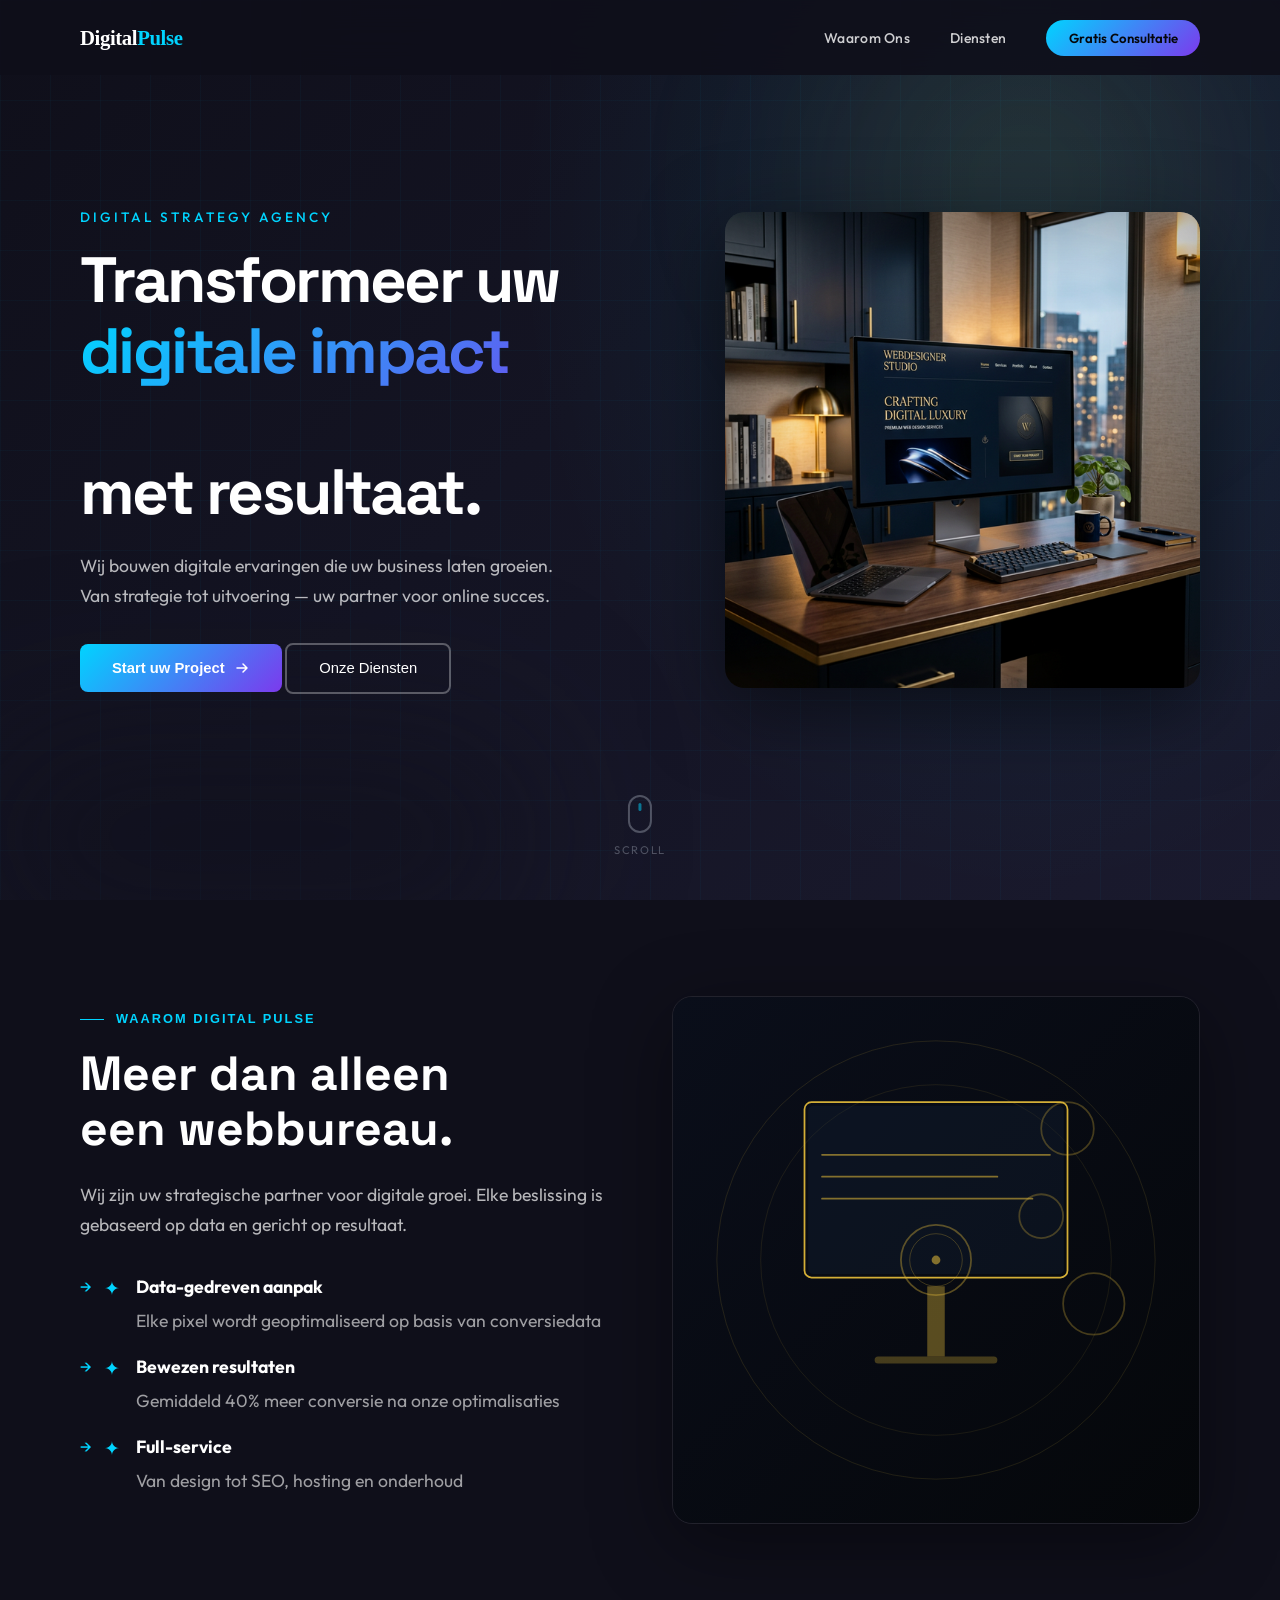
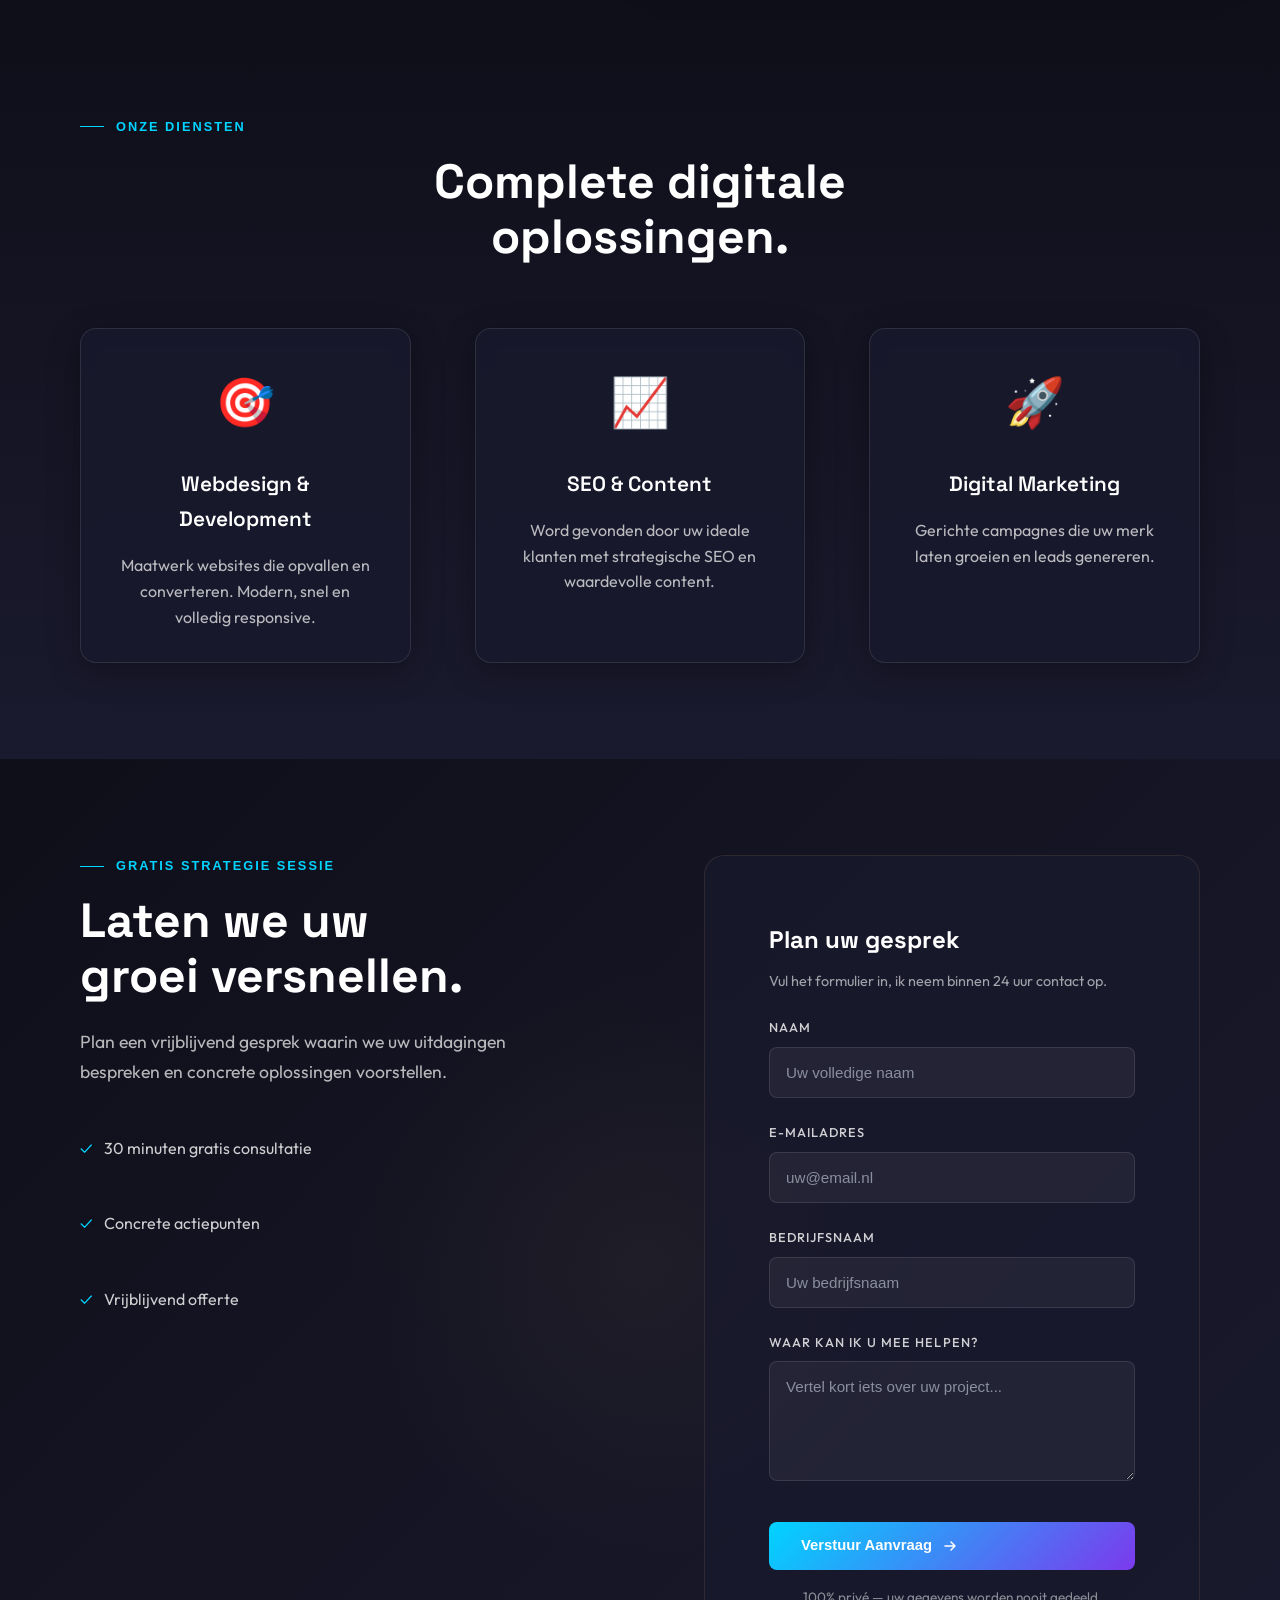
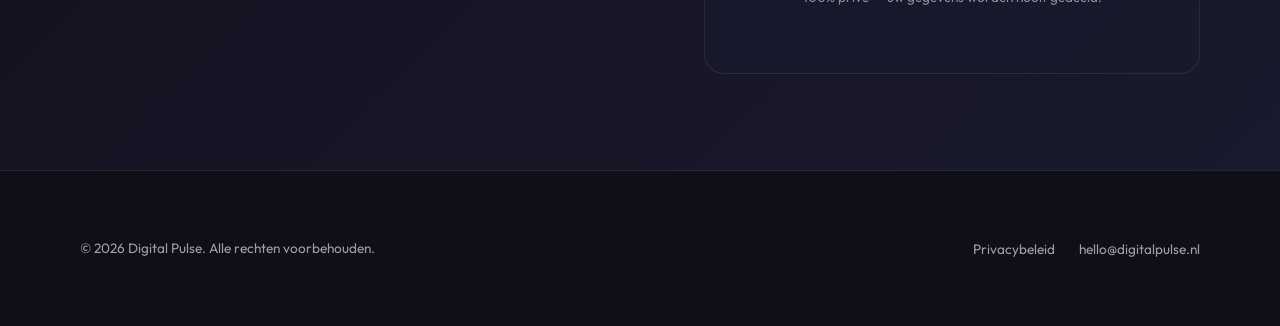
==== index2.html @ f8db2ac3 "Add index2 and index3 pages" ====
<!DOCTYPE html>
<html lang="nl">

<head>
  <meta charset="UTF-8">
  <meta name="viewport" content="width=device-width, initial-scale=1.0">
  <title>Digital Pulse — Strategisch Webdesign & Online Groei</title>
  <meta name="description"
    content="Transformeer uw online aanwezigheid met strategisch webdesign. Wij bouwen websites die converteren, vindbaar zijn en uw merk versterken.">
  <meta name="keywords"
    content="webdesign, digital marketing, SEO, website laten maken, online presence, conversie optimalisatie">
  <meta name="author" content="Digital Pulse">
  <meta name="robots" content="index, follow">

  <!-- Open Graph -->
  <meta property="og:title" content="Digital Pulse — Strategisch Webdesign & Online Groei">
  <meta property="og:description"
    content="Transformeer uw online aanwezigheid met strategisch webdesign dat resultaat levert.">
  <meta property="og:type" content="website">
  <meta property="og:locale" content="nl_NL">

  <!-- Fonts - Different from original -->
  <link rel="preconnect" href="https://fonts.googleapis.com">
  <link rel="preconnect" href="https://fonts.gstatic.com" crossorigin>
  <link href="https://fonts.googleapis.com/css2?family=Outfit:wght@300;400;500;600;700&family=Space+Grotesk:wght@400;500;600;700&display=swap" rel="stylesheet">

  <!-- Styles -->
  <link rel="stylesheet" href="style.css">

  <!-- Favicon -->
  <link rel="icon"
    href="data:image/svg+xml,<svg xmlns='http://www.w3.org/2000/svg' viewBox='0 0 32 32'><rect width='32' height='32' rx='8' fill='%231a1a2e'/><text x='50%25' y='55%25' dominant-baseline='middle' text-anchor='middle' font-family='sans-serif' font-size='18' font-weight='bold' fill='%2300d4ff'>D</text></svg>">

  <style>
    /* Index2 Custom Styles - Modern & Bold */
    :root {
      --clr-primary: #1a1a2e;
      --clr-accent: #00d4ff;
      --clr-accent-secondary: #7c3aed;
      --clr-bg-dark: #0f0f1a;
      --clr-bg-card: rgba(26, 26, 46, 0.8);
    }

    body {
      font-family: 'Outfit', sans-serif;
      background: var(--clr-bg-dark);
      color: #fff;
    }

    .nav {
      background: rgba(15, 15, 26, 0.9);
      backdrop-filter: blur(20px);
    }

    .nav__logo {
      color: #fff;
    }

    .nav__logo span {
      color: var(--clr-accent);
    }

    .nav__link {
      color: rgba(255, 255, 255, 0.8);
    }

    .nav__link:hover {
      color: var(--clr-accent);
    }

    .nav__cta {
      background: linear-gradient(135deg, var(--clr-accent), var(--clr-accent-secondary));
      color: #fff;
    }

    .hero {
      background: linear-gradient(135deg, var(--clr-bg-dark) 0%, #1a1a2e 100%);
      min-height: 100vh;
      display: flex;
      align-items: center;
      position: relative;
      overflow: hidden;
    }

    .hero::before {
      content: '';
      position: absolute;
      top: -50%;
      right: -20%;
      width: 80%;
      height: 150%;
      background: radial-gradient(ellipse, rgba(0, 212, 255, 0.1) 0%, transparent 70%);
      pointer-events: none;
    }

    .hero__title {
      font-family: 'Space Grotesk', sans-serif;
      font-size: clamp(2.5rem, 5vw, 4rem);
      font-weight: 700;
      line-height: 1.1;
      margin-bottom: 1.5rem;
    }

    .hero__title em {
      font-style: normal;
      background: linear-gradient(135deg, var(--clr-accent), var(--clr-accent-secondary));
      -webkit-background-clip: text;
      -webkit-text-fill-color: transparent;
      background-clip: text;
    }

    .hero__eyebrow {
      color: var(--clr-accent);
      font-weight: 500;
      letter-spacing: 3px;
      text-transform: uppercase;
      font-size: 0.85rem;
      margin-bottom: 1rem;
    }

    .hero__description {
      color: rgba(255, 255, 255, 0.7);
      font-size: 1.1rem;
      line-height: 1.7;
      margin-bottom: 2rem;
      max-width: 500px;
    }

    .btn--primary {
      background: linear-gradient(135deg, var(--clr-accent), var(--clr-accent-secondary));
      border: none;
      color: #fff;
      font-weight: 600;
      padding: 1rem 2rem;
      border-radius: 8px;
      transition: all 0.3s ease;
    }

    .btn--primary:hover {
      transform: translateY(-2px);
      box-shadow: 0 10px 30px rgba(0, 212, 255, 0.3);
    }

    .btn--outline {
      border: 2px solid rgba(255, 255, 255, 0.3);
      color: #fff;
      padding: 1rem 2rem;
      border-radius: 8px;
      font-weight: 500;
    }

    .btn--outline:hover {
      border-color: var(--clr-accent);
      color: var(--clr-accent);
    }

    .section {
      padding: 6rem 0;
    }

    .section__label {
      color: var(--clr-accent);
      font-weight: 600;
      letter-spacing: 2px;
      text-transform: uppercase;
      font-size: 0.8rem;
      margin-bottom: 1rem;
    }

    .section__title {
      font-family: 'Space Grotesk', sans-serif;
      font-size: clamp(2rem, 4vw, 3rem);
      font-weight: 700;
      margin-bottom: 1.5rem;
      color: #fff;
    }

    .section__subtitle {
      color: rgba(255, 255, 255, 0.7);
      font-size: 1.1rem;
      line-height: 1.7;
    }

    .glass {
      background: var(--clr-bg-card);
      backdrop-filter: blur(10px);
      border: 1px solid rgba(255, 255, 255, 0.1);
      border-radius: 16px;
      padding: 2rem;
    }

    .expertise-card {
      text-align: center;
      transition: all 0.3s ease;
    }

    .expertise-card:hover {
      transform: translateY(-10px);
      border-color: var(--clr-accent);
    }

    .expertise-card__icon {
      font-size: 3rem;
      margin-bottom: 1.5rem;
    }

    .expertise-card__title {
      font-family: 'Space Grotesk', sans-serif;
      font-size: 1.3rem;
      font-weight: 600;
      margin-bottom: 1rem;
      color: #fff;
    }

    .expertise-card__text {
      color: rgba(255, 255, 255, 0.7);
      line-height: 1.6;
    }

    .cta {
      background: linear-gradient(135deg, var(--clr-bg-dark) 0%, #1a1a2e 100%);
    }

    .form__input,
    .form__textarea {
      background: rgba(255, 255, 255, 0.05);
      border: 1px solid rgba(255, 255, 255, 0.1);
      color: #fff;
      border-radius: 8px;
      padding: 1rem;
      width: 100%;
    }

    .form__input:focus,
    .form__textarea:focus {
      border-color: var(--clr-accent);
      outline: none;
    }

    .form__label {
      color: rgba(255, 255, 255, 0.8);
      font-weight: 500;
      margin-bottom: 0.5rem;
      display: block;
    }

    .footer {
      background: var(--clr-bg-dark);
      border-top: 1px solid rgba(255, 255, 255, 0.1);
    }

    .footer__copy,
    .footer__link {
      color: rgba(255, 255, 255, 0.6);
    }

    /* Animated background */
    .hero__bg {
      position: absolute;
      inset: 0;
      overflow: hidden;
    }

    .hero__bg::after {
      content: '';
      position: absolute;
      bottom: 0;
      left: 0;
      right: 0;
      height: 200px;
      background: linear-gradient(to top, var(--clr-bg-dark), transparent);
    }

    /* Grid pattern */
    .grid-pattern {
      position: absolute;
      inset: 0;
      background-image: 
        linear-gradient(rgba(0, 212, 255, 0.03) 1px, transparent 1px),
        linear-gradient(90deg, rgba(0, 212, 255, 0.03) 1px, transparent 1px);
      background-size: 50px 50px;
    }
  </style>
</head>

<body>

  <!-- Navigation -->
  <nav class="nav" id="nav">
    <div class="container nav__inner">
      <a href="#" class="nav__logo" aria-label="Digital Pulse — Home">Digital<span>Pulse</span></a>

      <div class="nav__overlay" id="navOverlay"></div>

      <ul class="nav__links" id="navLinks">
        <li><a href="#waarom" class="nav__link">Waarom Ons</a></li>
        <li><a href="#diensten" class="nav__link">Diensten</a></li>
        <li><a href="#contact" class="nav__cta">Gratis Consultatie</a></li>
      </ul>

      <button class="nav__toggle" id="navToggle" aria-label="Menu openen">
        <span></span><span></span><span></span>
      </button>
    </div>
  </nav>

  <main>
    <!-- Hero Section -->
    <section class="hero section" id="hero">
      <div class="hero__bg">
        <div class="grid-pattern"></div>
      </div>

      <div class="container hero__grid">
        <div class="hero__content">
          <p class="hero__eyebrow reveal">Digital Strategy Agency</p>

          <h1 class="hero__title reveal reveal--delay-1">
            Transformeer uw<br>
            <em>digitale impact</em><br>
            met resultaat.
          </h1>

          <p class="hero__description reveal reveal--delay-2">
            Wij bouwen digitale ervaringen die uw business laten groeien. 
            Van strategie tot uitvoering — uw partner voor online succes.
          </p>

          <div class="hero__actions reveal reveal--delay-3">
            <a href="#contact" class="btn btn--primary">
              Start uw Project
              <svg class="btn__arrow" width="16" height="16" viewBox="0 0 16 16" fill="none" aria-hidden="true">
                <path d="M3 8h10M9 4l4 4-4 4" stroke="currentColor" stroke-width="1.5" stroke-linecap="round" stroke-linejoin="round" />
              </svg>
            </a>
            <a href="#diensten" class="btn btn--outline">Onze Diensten</a>
          </div>
        </div>

        <div class="hero__visual reveal reveal--delay-2">
          <img src="assets/images/hero-eyecatcher.png" alt="Digital Strategy" width="600" height="600">
        </div>
      </div>

      <div class="scroll-indicator" aria-hidden="true">
        <div class="scroll-indicator__mouse">
          <div class="scroll-indicator__wheel"></div>
        </div>
        <span class="scroll-indicator__text">Scroll</span>
      </div>
    </section>

    <!-- Why Us Section -->
    <section class="section" id="waarom" style="background: #0f0f1a;">
      <div class="container grid grid--2 align-center">
        <div class="reveal">
          <p class="section__label">Waarom Digital Pulse</p>
          <h2 class="section__title">Meer dan alleen<br>een webbureau.</h2>
          <div class="section__subtitle">
            <p>Wij zijn uw strategische partner voor digitale groei. Elke beslissing is gebaseerd op data en gericht op resultaat.</p>
            <ul class="value-list" style="margin-top: 2rem; list-style: none; padding: 0;">
              <li style="margin-bottom: 1rem; display: flex; align-items: flex-start; gap: 1rem;">
                <span style="color: var(--clr-accent); font-size: 1.2rem;">✦</span>
                <div><strong style="color: #fff; display: block; margin-bottom: 0.25rem;">Data-gedreven aanpak</strong><span style="color: rgba(255,255,255,0.6);">Elke pixel wordt geoptimaliseerd op basis van conversiedata</span></div>
              </li>
              <li style="margin-bottom: 1rem; display: flex; align-items: flex-start; gap: 1rem;">
                <span style="color: var(--clr-accent); font-size: 1.2rem;">✦</span>
                <div><strong style="color: #fff; display: block; margin-bottom: 0.25rem;">Bewezen resultaten</strong><span style="color: rgba(255,255,255,0.6);">Gemiddeld 40% meer conversie na onze optimalisaties</span></div>
              </li>
              <li style="margin-bottom: 1rem; display: flex; align-items: flex-start; gap: 1rem;">
                <span style="color: var(--clr-accent); font-size: 1.2rem;">✦</span>
                <div><strong style="color: #fff; display: block; margin-bottom: 0.25rem;">Full-service</strong><span style="color: rgba(255,255,255,0.6);">Van design tot SEO, hosting en onderhoud</span></div>
              </li>
            </ul>
          </div>
        </div>
        <div class="reveal reveal--delay-1">
          <div class="premium-image">
            <img src="assets/images/value-eyecatcher.svg" alt="Waarom Digital Pulse" loading="lazy">
          </div>
        </div>
      </div>
    </section>

    <!-- Services Section -->
    <section class="section" id="diensten" style="background: linear-gradient(180deg, #0f0f1a 0%, #1a1a2e 100%);">
      <div class="container text-center mb-xl reveal">
        <p class="section__label">Onze Diensten</p>
        <h2 class="section__title">Complete digitale<br>oplossingen.</h2>
      </div>

      <div class="container grid grid--3 gap-lg">
        <div class="expertise-card glass reveal">
          <div class="expertise-card__icon">🎯</div>
          <h3 class="expertise-card__title">Webdesign & Development</h3>
          <p class="expertise-card__text">Maatwerk websites die opvallen en converteren. Modern, snel en volledig responsive.</p>
        </div>
        <div class="expertise-card glass reveal reveal--delay-1">
          <div class="expertise-card__icon">📈</div>
          <h3 class="expertise-card__title">SEO & Content</h3>
          <p class="expertise-card__text">Word gevonden door uw ideale klanten met strategische SEO en waardevolle content.</p>
        </div>
        <div class="expertise-card glass reveal reveal--delay-2">
          <div class="expertise-card__icon">🚀</div>
          <h3 class="expertise-card__title">Digital Marketing</h3>
          <p class="expertise-card__text">Gerichte campagnes die uw merk laten groeien en leads genereren.</p>
        </div>
      </div>
    </section>

    <!-- CTA / Contact -->
    <section class="cta section" id="contact">
      <div class="cta__bg-glow" aria-hidden="true"></div>

      <div class="container">
        <div class="cta__inner">
          <div class="cta__content">
            <p class="section__label reveal">Gratis Strategie Sessie</p>
            <h2 class="section__title reveal reveal--delay-1">Laten we uw<br>groei versnellen.</h2>
            <p class="section__subtitle reveal reveal--delay-2">
              Plan een vrijblijvend gesprek waarin we uw uitdagingen bespreken en concrete oplossingen voorstellen.
            </p>

            <ul class="cta__benefits reveal reveal--delay-3" style="list-style: none; padding: 0; margin-top: 2rem;">
              <li style="display: flex; align-items: center; gap: 0.75rem; margin-bottom: 1rem; color: rgba(255,255,255,0.8);">
                <span style="color: var(--clr-accent);">✓</span> 30 minuten gratis consultatie
              </li>
              <li style="display: flex; align-items: center; gap: 0.75rem; margin-bottom: 1rem; color: rgba(255,255,255,0.8);">
                <span style="color: var(--clr-accent);">✓</span> Concrete actiepunten
              </li>
              <li style="display: flex; align-items: center; gap: 0.75rem; margin-bottom: 1rem; color: rgba(255,255,255,0.8);">
                <span style="color: var(--clr-accent);">✓</span> Vrijblijvend offerte
              </li>
            </ul>
          </div>

          <div class="cta__form-wrapper reveal reveal--delay-2">
            <h3 class="cta__form-title" style="color: #fff; font-family: 'Space Grotesk', sans-serif; font-size: 1.5rem; margin-bottom: 0.5rem;">Plan uw gesprek</h3>
            <p class="cta__form-subtitle" style="color: rgba(255,255,255,0.6); margin-bottom: 1.5rem;">Vul het formulier in, ik neem binnen 24 uur contact op.</p>

            <form class="form" id="contactForm">
              <div class="form__group">
                <label class="form__label" for="form-name">Naam</label>
                <input class="form__input" type="text" id="form-name" name="name" placeholder="Uw volledige naam" required>
              </div>

              <div class="form__group">
                <label class="form__label" for="form-email">E-mailadres</label>
                <input class="form__input" type="email" id="form-email" name="email" placeholder="uw@email.nl" required>
              </div>

              <div class="form__group">
                <label class="form__label" for="form-company">Bedrijfsnaam</label>
                <input class="form__input" type="text" id="form-company" name="company" placeholder="Uw bedrijfsnaam">
              </div>

              <div class="form__group">
                <label class="form__label" for="form-message">Waar kan ik u mee helpen?</label>
                <textarea class="form__textarea" id="form-message" name="message" placeholder="Vertel kort iets over uw project..." required></textarea>
              </div>

              <button type="submit" class="btn btn--primary form__submit" style="width: 100%;">
                Verstuur Aanvraag
                <svg class="btn__arrow" width="16" height="16" viewBox="0 0 16 16" fill="none" aria-hidden="true">
                  <path d="M3 8h10M9 4l4 4-4 4" stroke="currentColor" stroke-width="1.5" stroke-linecap="round" stroke-linejoin="round" />
                </svg>
              </button>

              <p class="form__note" style="color: rgba(255,255,255,0.5); font-size: 0.85rem; margin-top: 1rem; text-align: center;">100% privé — uw gegevens worden nooit gedeeld.</p>
            </form>
          </div>
        </div>
      </div>
    </section>
  </main>

  <!-- Footer -->
  <footer class="footer">
    <div class="container footer__inner">
      <p class="footer__copy">&copy; 2026 Digital Pulse. Alle rechten voorbehouden.</p>
      <ul class="footer__links">
        <li><a href="#" class="footer__link">Privacybeleid</a></li>
        <li><a href="mailto:hello@digitalpulse.nl" class="footer__link">hello@digitalpulse.nl</a></li>
      </ul>
    </div>
  </footer>

  <script src="script.js"></script>
</body>

</html>
---- style.css ----
/* ============================================
   DESIGN SYSTEM & VARIABLES
   ============================================ */
:root {
  /* Color palette – deep navy / warm cream / gold accent */
  --clr-bg-primary: #05070a;
  --clr-bg-secondary: #0a0e1a;
  --clr-bg-card: rgba(22, 27, 46, 0.7);
  --clr-bg-card-hover: rgba(28, 34, 64, 0.8);
  --clr-surface: rgba(255, 255, 255, 0.03);

  --clr-text-primary: #ffffff;
  --clr-text-secondary: #cacedb;
  --clr-text-muted: #8a8f9d;

  --clr-accent: #d4af37;
  /* More vibrant gold */
  --clr-accent-light: #f4d03f;
  --clr-accent-dark: #b8860b;
  --clr-accent-glow: rgba(212, 175, 55, 0.4);

  --clr-glass: rgba(255, 255, 255, 0.03);
  --clr-glass-border: rgba(255, 255, 255, 0.08);
  --clr-glass-hover: rgba(255, 255, 255, 0.06);

  --clr-border: rgba(200, 164, 94, 0.12);
  --clr-border-light: rgba(255, 255, 255, 0.06);

  /* Typography */
  --font-display: 'Playfair Display', Georgia, serif;
  --font-body: 'Inter', -apple-system, BlinkMacSystemFont, sans-serif;

  /* Spacing scale */
  --space-xs: 0.5rem;
  --space-sm: 1rem;
  --space-md: 1.5rem;
  --space-lg: 2.5rem;
  --space-xl: 4rem;
  --space-2xl: 6rem;
  --space-3xl: 8rem;
  --space-section: clamp(5rem, 10vw, 9rem);

  /* Widths */
  --max-width: 1200px;
  --max-width-narrow: 800px;

  /* Transitions */
  --ease-out: cubic-bezier(0.16, 1, 0.3, 1);
  --transition-base: 0.35s var(--ease-out);

  /* Shadows */
  --shadow-card: 0 4px 24px rgba(0, 0, 0, 0.25);
  --shadow-card-hover: 0 12px 48px rgba(0, 0, 0, 0.35);
  --shadow-glow: 0 0 60px rgba(200, 164, 94, 0.08);

  /* Border radius */
  --radius-sm: 6px;
  --radius-md: 12px;
  --radius-lg: 20px;
}

/* ============================================
   RESET & BASE
   ============================================ */
*,
*::before,
*::after {
  margin: 0;
  padding: 0;
  box-sizing: border-box;
}

html {
  scroll-behavior: smooth;
  font-size: 16px;
  -webkit-font-smoothing: antialiased;
  -moz-osx-font-smoothing: grayscale;
}

body {
  font-family: var(--font-body);
  background-color: var(--clr-bg-primary);
  color: var(--clr-text-primary);
  line-height: 1.7;
  overflow-x: hidden;
}

img {
  max-width: 100%;
  display: block;
}

a {
  color: var(--clr-accent);
  text-decoration: none;
  transition: color var(--transition-base);
}

a:hover {
  color: var(--clr-accent-light);
}

::selection {
  background: var(--clr-accent);
  color: var(--clr-bg-primary);
}

/* Glassmorphism utility */
.glass {
  background: var(--clr-glass);
  backdrop-filter: blur(12px);
  -webkit-backdrop-filter: blur(12px);
  border: 1px solid var(--clr-glass-border);
  box-shadow: 0 8px 32px rgba(0, 0, 0, 0.3);
}

.glass--hover:hover {
  background: var(--clr-glass-hover);
  border-color: rgba(255, 255, 255, 0.15);
}

/* Layout Utilities */
.container {
  max-width: var(--max-width);
  margin: 0 auto;
  padding: 0 var(--space-lg);
  width: 100%;
}

@media (max-width: 768px) {
  .container {
    padding: 0 var(--space-md);
  }
}

.grid {
  display: grid;
  gap: var(--space-xl);
}

.grid--2 {
  grid-template-columns: repeat(2, 1fr);
}

.grid--3 {
  grid-template-columns: repeat(3, 1fr);
}

.align-center {
  align-items: center;
}

.text-center {
  text-align: center;
}

.mb-xl {
  margin-bottom: var(--space-xl);
}

.mt-2xl {
  margin-top: var(--space-2xl);
}

.premium-image {
  position: relative;
  border-radius: var(--radius-lg);
  overflow: hidden;
  box-shadow: 0 20px 80px rgba(0, 0, 0, 0.4);
  border: 1px solid var(--clr-glass-border);
}

.premium-image.full-width {
  width: 100%;
  max-height: 500px;
}

.premium-image img {
  width: 100%;
  height: 100%;
  object-fit: cover;
  display: block;
}

/* Simplified Section Styles */
.section--value {
  padding: var(--space-3xl) 0;
}

.section--expertise {
  padding: var(--space-3xl) 0;
  background: var(--clr-bg-secondary);
}

.value-list {
  list-style: none;
  margin-top: var(--space-lg);
}

.value-list li {
  position: relative;
  padding-left: 1.5rem;
  margin-bottom: 1rem;
  color: var(--clr-text-secondary);
}

.value-list li::before {
  content: '→';
  position: absolute;
  left: 0;
  color: var(--clr-accent);
}

.expertise-card {
  padding: var(--space-xl);
  border-radius: var(--radius-md);
  text-align: left;
}

.expertise-card__icon {
  font-size: 2.5rem;
  margin-bottom: var(--space-md);
}

.expertise-card__title {
  font-family: var(--font-display);
  font-size: 1.5rem;
  margin-bottom: var(--space-sm);
  color: var(--clr-text-primary);
}

.expertise-card__text {
  color: var(--clr-text-secondary);
  line-height: 1.6;
}

@media (max-width: 992px) {

  .grid--2,
  .grid--3 {
    grid-template-columns: 1fr;
  }
}

.section {
  padding: var(--space-section) 0;
  position: relative;
}

.section__label {
  font-family: var(--font-body);
  font-size: 0.75rem;
  font-weight: 600;
  letter-spacing: 0.2em;
  text-transform: uppercase;
  color: var(--clr-accent);
  margin-bottom: var(--space-md);
  display: flex;
  align-items: center;
  gap: 0.75rem;
}

.section__label::before {
  content: '';
  display: block;
  width: 24px;
  height: 1px;
  background: var(--clr-accent);
}

.section__title {
  font-family: var(--font-display);
  font-size: clamp(2rem, 4vw, 3.2rem);
  font-weight: 700;
  line-height: 1.15;
  color: var(--clr-text-primary);
  margin-bottom: var(--space-md);
}

.section__subtitle {
  font-size: 1.1rem;
  color: var(--clr-text-secondary);
  max-width: 560px;
  line-height: 1.75;
}

/* ============================================
   REVEAL ANIMATIONS
   ============================================ */
.reveal {
  opacity: 0;
  transform: translateY(32px);
  transition: opacity 0.8s var(--ease-out), transform 0.8s var(--ease-out);
}

.reveal.is-visible {
  opacity: 1;
  transform: translateY(0);
}

.reveal--delay-1 {
  transition-delay: 0.1s;
}

.reveal--delay-2 {
  transition-delay: 0.2s;
}

.reveal--delay-3 {
  transition-delay: 0.3s;
}

.reveal--delay-4 {
  transition-delay: 0.4s;
}

/* ============================================
   NAVIGATION
   ============================================ */
.nav {
  position: fixed;
  top: 0;
  left: 0;
  right: 0;
  z-index: 1000;
  padding: 1.25rem 0;
  transition: background var(--transition-base), padding var(--transition-base), box-shadow var(--transition-base);
}

.nav.is-scrolled {
  background: rgba(5, 7, 10, 0.7);
  backdrop-filter: blur(20px);
  -webkit-backdrop-filter: blur(20px);
  padding: 0.75rem 0;
  box-shadow: 0 1px 0 var(--clr-glass-border);
}

.nav__inner {
  display: flex;
  align-items: center;
  justify-content: space-between;
}

.nav__logo {
  font-family: var(--font-display);
  font-size: 1.3rem;
  font-weight: 700;
  color: var(--clr-text-primary);
  letter-spacing: -0.02em;
}

.nav__logo span {
  color: var(--clr-accent);
}

.nav__links {
  display: flex;
  align-items: center;
  gap: var(--space-lg);
  list-style: none;
}

.nav__link {
  font-size: 0.875rem;
  font-weight: 500;
  color: var(--clr-text-secondary);
  letter-spacing: 0.02em;
  transition: color var(--transition-base);
  position: relative;
}

.nav__link::after {
  content: '';
  position: absolute;
  bottom: -4px;
  left: 0;
  width: 0;
  height: 1px;
  background: var(--clr-accent);
  transition: width var(--transition-base);
}

.nav__link:hover {
  color: var(--clr-text-primary);
}

.nav__link:hover::after {
  width: 100%;
}

.nav__cta {
  font-size: 0.825rem;
  font-weight: 600;
  color: var(--clr-bg-primary) !important;
  background: var(--clr-accent);
  padding: 0.6rem 1.4rem;
  border-radius: 100px;
  transition: background var(--transition-base), transform var(--transition-base);
}

.nav__cta:hover {
  background: var(--clr-accent-light);
  color: var(--clr-bg-primary) !important;
  transform: translateY(-1px);
}

/* Mobile nav toggle */
.nav__toggle {
  display: none;
  flex-direction: column;
  gap: 5px;
  background: none;
  border: none;
  cursor: pointer;
  padding: 4px;
}

.nav__toggle span {
  display: block;
  width: 22px;
  height: 2px;
  background: var(--clr-text-primary);
  border-radius: 2px;
  transition: transform var(--transition-base), opacity var(--transition-base);
}

.nav__toggle.is-active span:nth-child(1) {
  transform: rotate(45deg) translate(5px, 5px);
}

.nav__toggle.is-active span:nth-child(2) {
  opacity: 0;
}

.nav__toggle.is-active span:nth-child(3) {
  transform: rotate(-45deg) translate(5px, -5px);
}

/* ============================================
   HERO SECTION
   ============================================ */
.hero {
  min-height: 100vh;
  display: flex;
  align-items: center;
  position: relative;
  overflow: hidden;
  padding-top: 5rem;
}

.hero__bg {
  position: absolute;
  inset: 0;
  z-index: 0;
}

/* Enhanced background effects */
.hero__bg::before {
  content: '';
  position: absolute;
  top: -10%;
  right: -5%;
  width: 50%;
  height: 60%;
  background: radial-gradient(circle, rgba(212, 175, 55, 0.12) 0%, transparent 70%);
  filter: blur(80px);
  pointer-events: none;
}

.hero__bg::after {
  content: '';
  position: absolute;
  bottom: -5%;
  left: -5%;
  width: 40%;
  height: 50%;
  background: radial-gradient(circle, rgba(55, 120, 212, 0.08) 0%, transparent 70%);
  filter: blur(80px);
  pointer-events: none;
}

.hero__grid {
  display: grid;
  grid-template-columns: 1.1fr 0.9fr;
  gap: var(--space-xl);
  align-items: center;
  position: relative;
  z-index: 1;
}

.hero__content {
  position: relative;
}

.hero__eyebrow {
  font-size: 0.85rem;
  font-weight: 600;
  letter-spacing: 0.3em;
  text-transform: uppercase;
  color: var(--clr-accent);
  margin-bottom: var(--space-md);
  display: flex;
  align-items: center;
  gap: 1rem;
}

.hero__title {
  font-family: var(--font-display);
  font-size: clamp(3rem, 7vw, 5.5rem);
  font-weight: 800;
  line-height: 0.95;
  letter-spacing: -0.04em;
  margin-bottom: var(--space-lg);
  color: var(--clr-text-primary);
}

.hero__title em {
  font-style: normal;
  display: block;
  background: linear-gradient(90deg, var(--clr-accent), var(--clr-accent-light));
  background-clip: text;
  -webkit-background-clip: text;
  -webkit-text-fill-color: transparent;
}

.hero__description {
  font-size: clamp(1.1rem, 1.8vw, 1.3rem);
  color: var(--clr-text-secondary);
  max-width: 540px;
  line-height: 1.8;
  margin-bottom: var(--space-xl);
}

.hero__visual {
  position: relative;
  border-radius: var(--radius-lg);
  overflow: hidden;
  box-shadow: 0 20px 80px rgba(0, 0, 0, 0.5);
  transform: perspective(1000px) rotateY(-5deg) rotateX(2deg);
  transition: transform 0.6s var(--ease-out);
}

.hero__visual:hover {
  transform: perspective(1000px) rotateY(0) rotateX(0);
}

.hero__visual img {
  width: 100%;
  height: auto;
  display: block;
}

.hero__visual::after {
  content: '';
  position: absolute;
  inset: 0;
  box-shadow: inset 0 0 100px rgba(0, 0, 0, 0.4);
  pointer-events: none;
}

.hero__stats {
  display: flex;
  gap: var(--space-xl);
  margin-top: var(--space-2xl);
  padding-top: var(--space-lg);
  border-top: 1px solid var(--clr-glass-border);
}

.hero__stat-number {
  font-family: var(--font-display);
  font-size: 2.4rem;
  font-weight: 700;
  color: var(--clr-accent);
  line-height: 1;
  margin-bottom: 0.3rem;
}

.hero__stat-label {
  font-size: 0.8rem;
  color: var(--clr-text-muted);
  text-transform: uppercase;
  letter-spacing: 0.1em;
}

/* ============================================
   BUTTONS
   ============================================ */
.btn {
  display: inline-flex;
  align-items: center;
  gap: 0.6rem;
  font-family: var(--font-body);
  font-size: 0.925rem;
  font-weight: 600;
  padding: 1rem 2rem;
  border-radius: 100px;
  border: none;
  cursor: pointer;
  transition: all var(--transition-base);
  text-decoration: none;
  line-height: 1;
}

.btn--primary {
  background: var(--clr-accent);
  color: var(--clr-bg-primary);
}

.btn--primary:hover {
  background: var(--clr-accent-light);
  color: var(--clr-bg-primary);
  transform: translateY(-2px);
  box-shadow: 0 8px 32px rgba(200, 164, 94, 0.25);
}

.btn--outline {
  background: transparent;
  color: var(--clr-text-primary);
  border: 1px solid var(--clr-border);
}

.btn--outline:hover {
  border-color: var(--clr-accent);
  color: var(--clr-accent);
  transform: translateY(-2px);
}

.btn__arrow {
  transition: transform var(--transition-base);
}

.btn:hover .btn__arrow {
  transform: translateX(4px);
}

/* ============================================
   PROBLEM SECTION
   ============================================ */
.problem {
  background: var(--clr-bg-secondary);
}

.problem__grid {
  display: grid;
  grid-template-columns: 1fr 1fr;
  gap: var(--space-3xl);
  align-items: center;
}

.problem__visual {
  position: relative;
}

.problem__card {
  background: var(--clr-bg-card);
  backdrop-filter: blur(12px);
  -webkit-backdrop-filter: blur(12px);
  border: 1px solid var(--clr-glass-border);
  border-radius: var(--radius-lg);
  padding: var(--space-xl);
  position: relative;
  overflow: hidden;
  box-shadow: var(--shadow-card);
}

.problem__card::before {
  content: '';
  position: absolute;
  top: 0;
  left: 0;
  right: 0;
  height: 2px;
  background: linear-gradient(90deg, var(--clr-accent), transparent);
}

.problem__stat-row {
  display: flex;
  align-items: center;
  justify-content: space-between;
  padding: var(--space-md) 0;
  border-bottom: 1px solid var(--clr-border-light);
}

.problem__stat-row:last-child {
  border-bottom: none;
}

.problem__stat-label {
  font-size: 0.9rem;
  color: var(--clr-text-secondary);
}

.problem__stat-value {
  font-family: var(--font-display);
  font-size: 1.5rem;
  font-weight: 700;
}

.problem__stat-value--negative {
  color: #e05252;
}

.problem__stat-value--positive {
  color: #52c48d;
}

.problem__list {
  list-style: none;
  margin-top: var(--space-lg);
}

.problem__list li {
  padding: var(--space-sm) 0;
  padding-left: 1.75rem;
  position: relative;
  color: var(--clr-text-secondary);
  font-size: 1rem;
  line-height: 1.7;
}

.problem__list li::before {
  content: '';
  position: absolute;
  left: 0;
  top: 1.15rem;
  width: 8px;
  height: 8px;
  border-radius: 50%;
  border: 2px solid var(--clr-accent);
}

/* ============================================
   SERVICES SECTION
   ============================================ */
.services__header {
  text-align: center;
  margin-bottom: var(--space-3xl);
}

.services__header .section__subtitle {
  margin: 0 auto;
}

.services__grid {
  display: grid;
  grid-template-columns: repeat(3, 1fr);
  gap: var(--space-lg);
}

.service-card {
  background: var(--clr-bg-card);
  backdrop-filter: blur(12px);
  -webkit-backdrop-filter: blur(12px);
  border: 1px solid var(--clr-glass-border);
  border-radius: var(--radius-lg);
  padding: var(--space-xl);
  transition: all var(--transition-base);
  position: relative;
  overflow: hidden;
}

.service-card::after {
  content: '';
  position: absolute;
  inset: 0;
  border-radius: var(--radius-lg);
  opacity: 0;
  background: linear-gradient(135deg, rgba(200, 164, 94, 0.05), transparent 60%);
  transition: opacity var(--transition-base);
}

.service-card:hover {
  border-color: rgba(200, 164, 94, 0.3);
  transform: translateY(-6px);
  box-shadow: var(--shadow-card-hover), var(--shadow-glow);
}

.service-card:hover::after {
  opacity: 1;
}

.service-card__icon {
  width: 56px;
  height: 56px;
  border-radius: var(--radius-md);
  background: rgba(200, 164, 94, 0.08);
  border: 1px solid rgba(200, 164, 94, 0.15);
  display: flex;
  align-items: center;
  justify-content: center;
  margin-bottom: var(--space-md);
  position: relative;
  z-index: 1;
}

.service-card__icon svg {
  width: 24px;
  height: 24px;
  color: var(--clr-accent);
}

.service-card__title {
  font-family: var(--font-display);
  font-size: 1.4rem;
  font-weight: 700;
  margin-bottom: var(--space-sm);
  position: relative;
  z-index: 1;
}

.service-card__text {
  color: var(--clr-text-secondary);
  font-size: 0.95rem;
  line-height: 1.75;
  position: relative;
  z-index: 1;
  margin-bottom: var(--space-md);
}

.service-card__features {
  list-style: none;
  position: relative;
  z-index: 1;
}

.service-card__features li {
  font-size: 0.85rem;
  color: var(--clr-text-secondary);
  padding: 0.4rem 0;
  padding-left: 1.25rem;
  position: relative;
}

.service-card__features li::before {
  content: '✓';
  position: absolute;
  left: 0;
  color: var(--clr-accent);
  font-weight: 700;
  font-size: 0.8rem;
}

/* ============================================
   CTA / CONTACT SECTION
   ============================================ */
.cta {
  position: relative;
  overflow: hidden;
}

.cta__bg-glow {
  position: absolute;
  top: 50%;
  left: 50%;
  transform: translate(-50%, -50%);
  width: 600px;
  height: 600px;
  background: radial-gradient(circle, rgba(200, 164, 94, 0.06) 0%, transparent 70%);
  pointer-events: none;
}

.cta__inner {
  display: grid;
  grid-template-columns: 1fr 1fr;
  gap: var(--space-3xl);
  align-items: start;
}

.cta__content {
  position: relative;
  z-index: 1;
}

.cta__benefits {
  list-style: none;
  margin-top: var(--space-lg);
}

.cta__benefits li {
  display: flex;
  align-items: flex-start;
  gap: var(--space-sm);
  padding: var(--space-sm) 0;
  font-size: 1rem;
  color: var(--clr-text-secondary);
}

.cta__benefits li svg {
  width: 20px;
  height: 20px;
  color: var(--clr-accent);
  flex-shrink: 0;
  margin-top: 2px;
}

/* Contact form */
.cta__form-wrapper {
  background: var(--clr-bg-card);
  border: 1px solid var(--clr-border);
  border-radius: var(--radius-lg);
  padding: var(--space-xl);
  position: relative;
  z-index: 1;
}

.cta__form-title {
  font-family: var(--font-display);
  font-size: 1.3rem;
  font-weight: 700;
  margin-bottom: 0.5rem;
}

.cta__form-subtitle {
  font-size: 0.9rem;
  color: var(--clr-text-muted);
  margin-bottom: var(--space-lg);
}

.form__group {
  margin-bottom: var(--space-md);
}

.form__label {
  display: block;
  font-size: 0.8rem;
  font-weight: 600;
  text-transform: uppercase;
  letter-spacing: 0.08em;
  color: var(--clr-text-secondary);
  margin-bottom: 0.5rem;
}

.form__input,
.form__textarea {
  width: 100%;
  padding: 0.9rem 1.1rem;
  font-family: var(--font-body);
  font-size: 0.95rem;
  background: var(--clr-bg-primary);
  border: 1px solid var(--clr-border);
  border-radius: var(--radius-sm);
  color: var(--clr-text-primary);
  transition: border-color var(--transition-base), box-shadow var(--transition-base);
  outline: none;
}

.form__input::placeholder,
.form__textarea::placeholder {
  color: var(--clr-text-muted);
}

.form__input:focus,
.form__textarea:focus {
  border-color: var(--clr-accent);
  box-shadow: 0 0 0 3px rgba(200, 164, 94, 0.1);
}

.form__textarea {
  resize: vertical;
  min-height: 120px;
}

.form__submit {
  width: 100%;
  padding: 1rem;
  margin-top: var(--space-xs);
}

.form__note {
  font-size: 0.78rem;
  color: var(--clr-text-muted);
  text-align: center;
  margin-top: var(--space-sm);
}

/* ============================================
   FOOTER
   ============================================ */
.footer {
  border-top: 1px solid var(--clr-border);
  padding: var(--space-xl) 0;
}

.footer__inner {
  display: flex;
  justify-content: space-between;
  align-items: center;
}

.footer__copy {
  font-size: 0.85rem;
  color: var(--clr-text-muted);
}

.footer__links {
  display: flex;
  gap: var(--space-md);
  list-style: none;
}

.footer__link {
  font-size: 0.85rem;
  color: var(--clr-text-muted);
  transition: color var(--transition-base);
}

.footer__link:hover {
  color: var(--clr-accent);
}

/* ============================================
   DIVIDER
   ============================================ */
.divider {
  width: 100%;
  height: 1px;
  background: linear-gradient(90deg, transparent, var(--clr-border), transparent);
}

/* ============================================
   RESPONSIVE – TABLET
   ============================================ */
@media (max-width: 1024px) {

  .services__grid {
    grid-template-columns: repeat(2, 1fr);
  }

  .cta__inner {
    grid-template-columns: 1fr;
    gap: var(--space-xl);
  }

  .problem__grid {
    grid-template-columns: 1fr;
    gap: var(--space-xl);
  }

  .hero__stats {
    gap: var(--space-lg);
  }
}

/* ============================================
   RESPONSIVE – MOBILE
   ============================================ */
@media (max-width: 768px) {
  .nav__links {
    position: fixed;
    top: 0;
    right: 0;
    width: 280px;
    height: 100vh;
    background: var(--clr-bg-secondary);
    flex-direction: column;
    align-items: flex-start;
    justify-content: center;
    padding: 2rem;
    gap: var(--space-md);
    transform: translateX(100%);
    transition: transform var(--transition-base);
    border-left: 1px solid var(--clr-border);
    box-shadow: -10px 0 40px rgba(0, 0, 0, 0.3);
  }

  .nav__links.is-open {
    transform: translateX(0);
  }

  .nav__toggle {
    display: flex;
    z-index: 1001;
  }

  .nav__link {
    font-size: 1rem;
  }

  .services__grid {
    grid-template-columns: 1fr;
  }

  .hero__stats {
    flex-direction: column;
    gap: var(--space-md);
  }

  .hero__actions {
    flex-direction: column;
    align-items: flex-start;
  }

  .btn {
    width: 100%;
    justify-content: center;
  }

  .footer__inner {
    flex-direction: column;
    gap: var(--space-md);
    text-align: center;
  }

  .problem__stat-value {
    font-size: 1.2rem;
  }
}

/* ============================================
   FORM SUCCESS STATE
   ============================================ */
.form--success {
  text-align: center;
  padding: var(--space-xl) var(--space-md);
}

.form--success__icon {
  width: 64px;
  height: 64px;
  border-radius: 50%;
  background: rgba(82, 196, 141, 0.1);
  border: 2px solid #52c48d;
  display: flex;
  align-items: center;
  justify-content: center;
  margin: 0 auto var(--space-md);
}

.form--success__icon svg {
  width: 28px;
  height: 28px;
  color: #52c48d;
}

.form--success__title {
  font-family: var(--font-display);
  font-size: 1.4rem;
  font-weight: 700;
  margin-bottom: 0.5rem;
}

.form--success__text {
  color: var(--clr-text-secondary);
  font-size: 0.95rem;
}

/* ============================================
   MOBILE OVERLAY
   ============================================ */
.nav__overlay {
  position: fixed;
  inset: 0;
  background: rgba(0, 0, 0, 0.5);
  z-index: 999;
  opacity: 0;
  pointer-events: none;
  transition: opacity var(--transition-base);
}

.nav__overlay.is-visible {
  opacity: 1;
  pointer-events: auto;
}

/* ============================================
   SCROLL INDICATOR
   ============================================ */
.scroll-indicator {
  position: absolute;
  bottom: 2.5rem;
  left: 50%;
  transform: translateX(-50%);
  display: flex;
  flex-direction: column;
  align-items: center;
  gap: 0.5rem;
  opacity: 0.5;
  transition: opacity var(--transition-base);
  z-index: 1;
}

.scroll-indicator:hover {
  opacity: 1;
}

.scroll-indicator__mouse {
  width: 24px;
  height: 38px;
  border: 2px solid var(--clr-text-muted);
  border-radius: 12px;
  position: relative;
}

.scroll-indicator__wheel {
  width: 3px;
  height: 8px;
  background: var(--clr-accent);
  border-radius: 2px;
  position: absolute;
  top: 6px;
  left: 50%;
  transform: translateX(-50%);
  animation: scrollWheel 2s ease-in-out infinite;
}

@keyframes scrollWheel {

  0%,
  100% {
    opacity: 1;
    transform: translateX(-50%) translateY(0);
  }

  50% {
    opacity: 0.3;
    transform: translateX(-50%) translateY(10px);
  }
}

.scroll-indicator__text {
  font-size: 0.7rem;
  text-transform: uppercase;
  letter-spacing: 0.15em;
  color: var(--clr-text-muted);
}
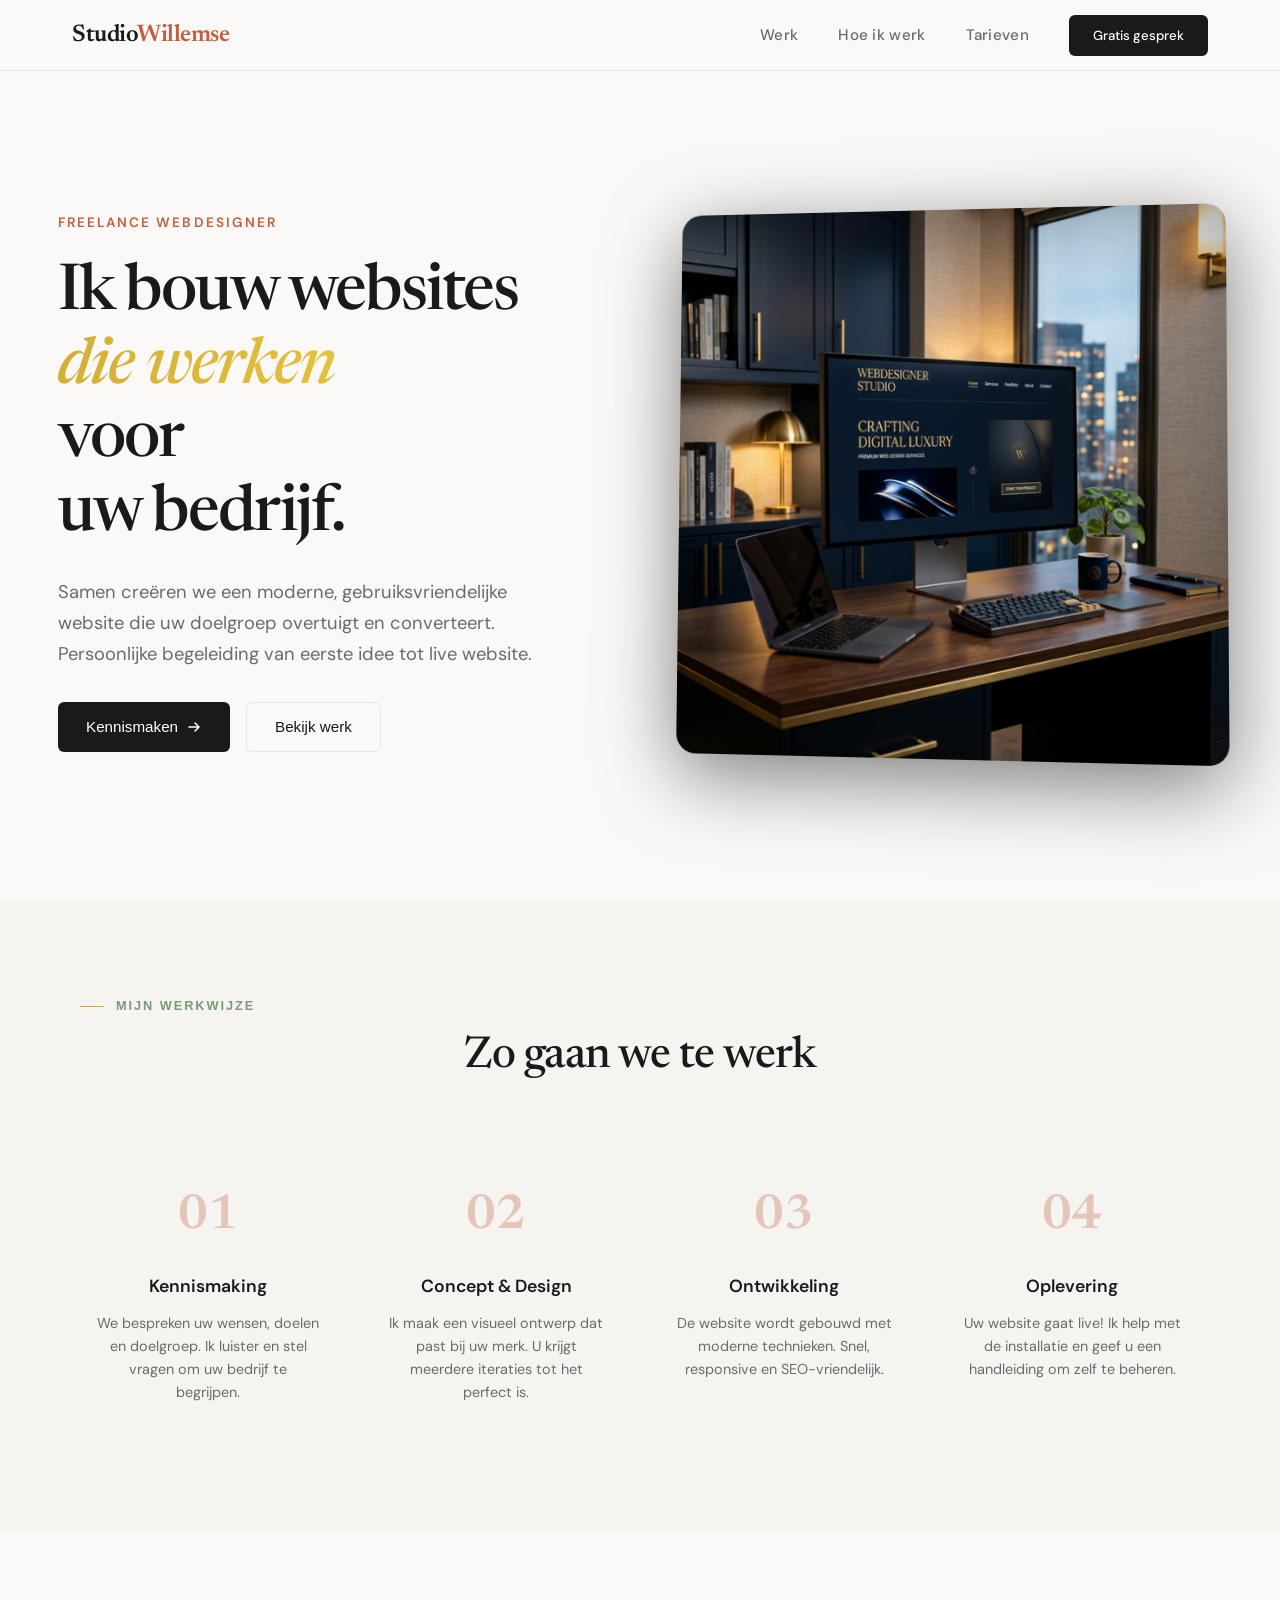
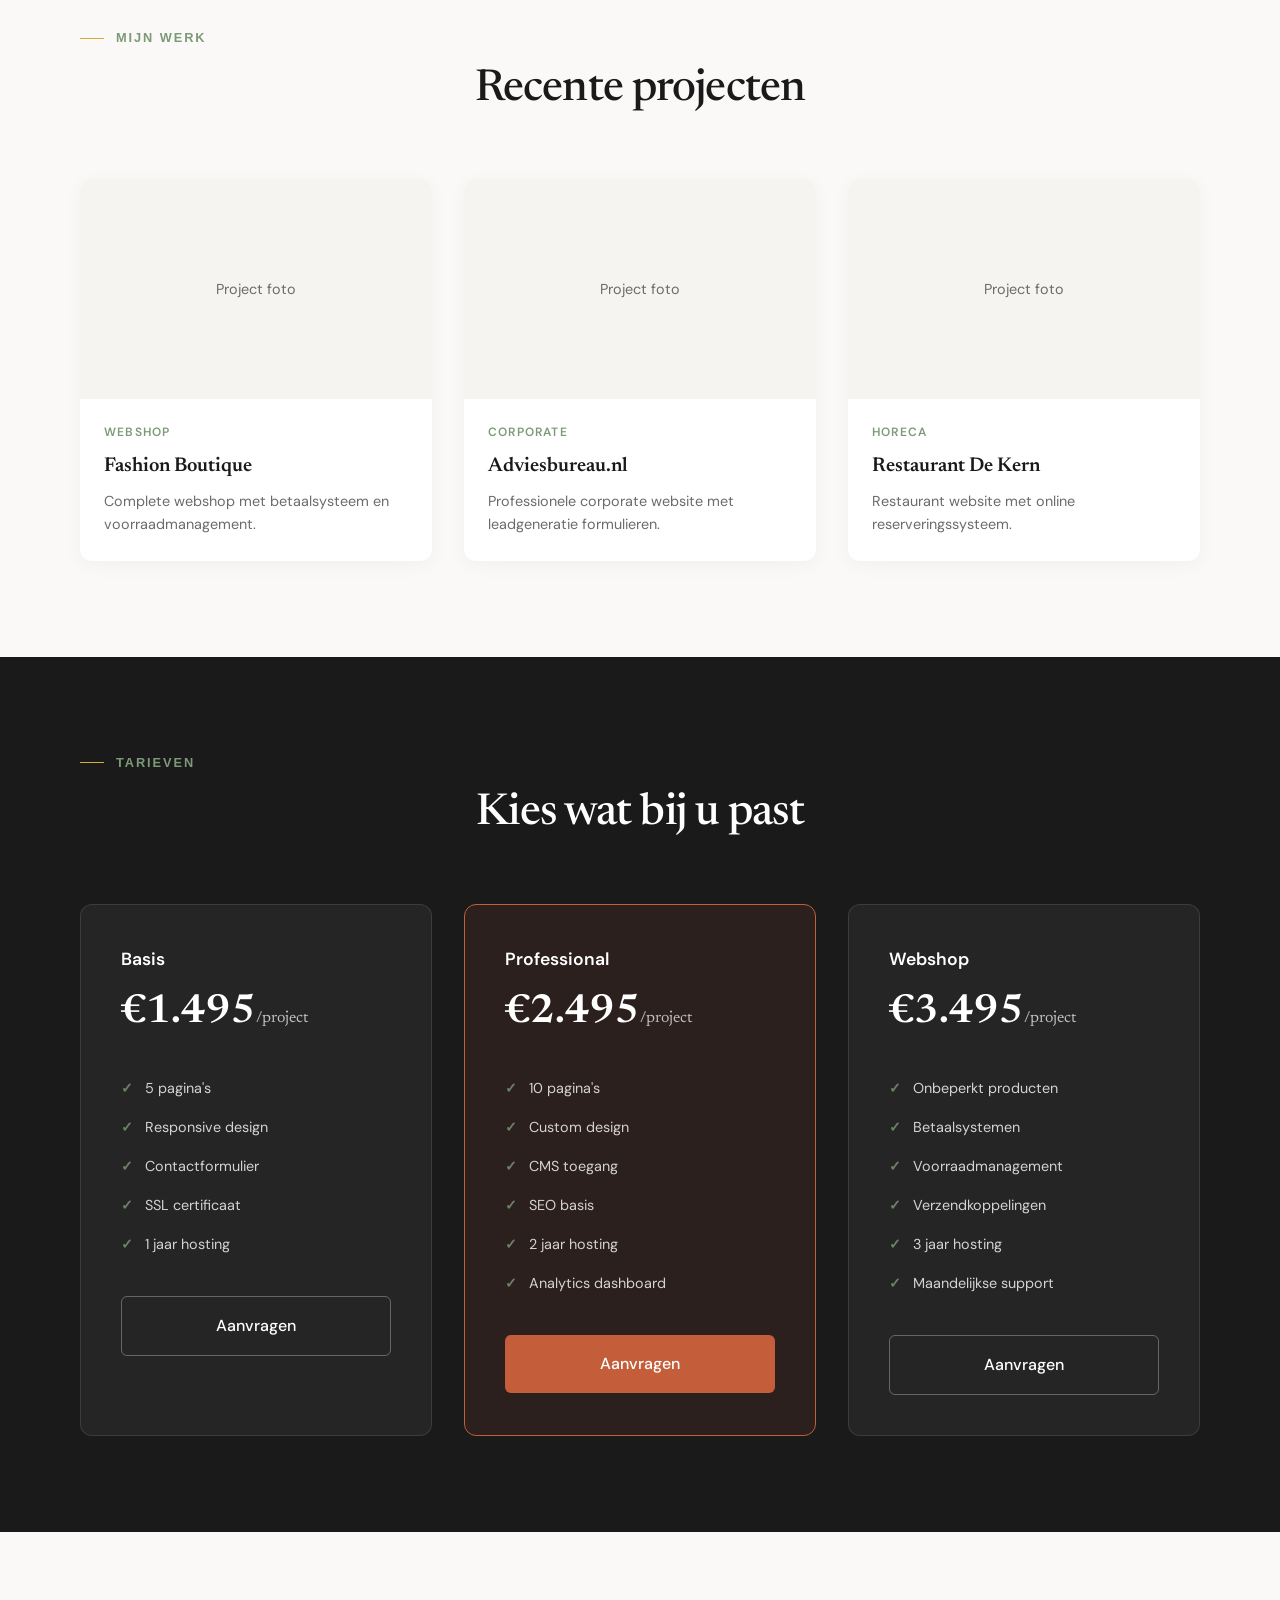
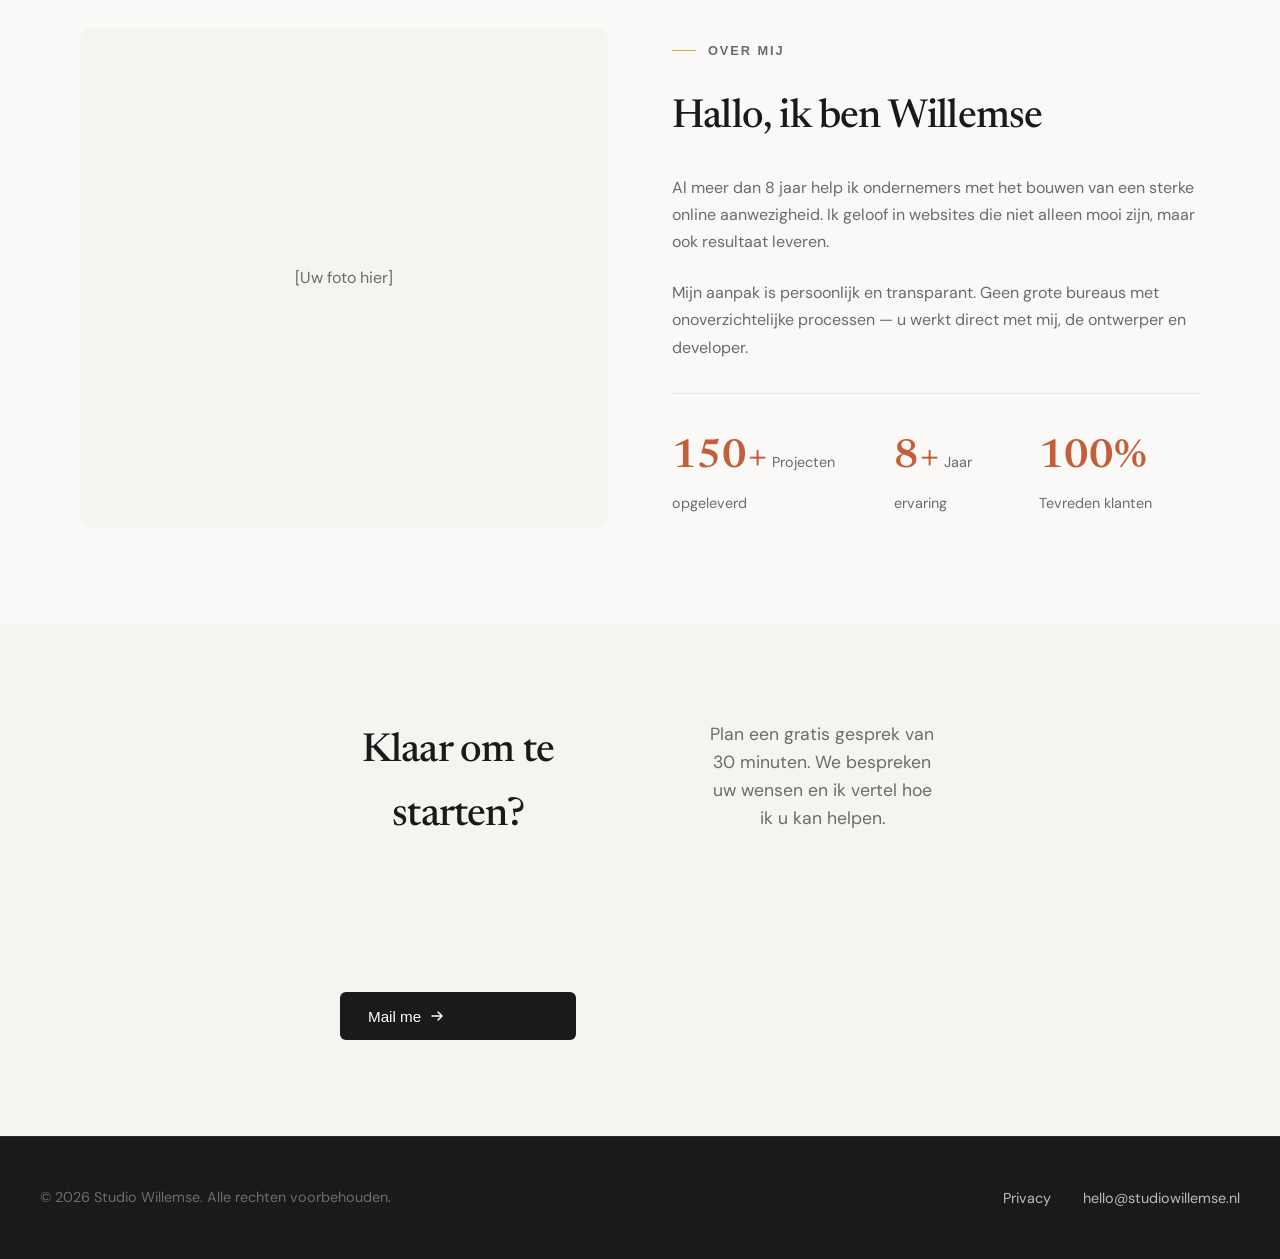
==== commit 61aafc31: "Update index2 and index3 with new designs" ====
--- a/index2.html
+++ b/index2.html
@@ -4,281 +4,646 @@
 <head>
   <meta charset="UTF-8">
   <meta name="viewport" content="width=device-width, initial-scale=1.0">
-  <title>Digital Pulse — Strategisch Webdesign & Online Groei</title>
+  <title>Studio Willemse — Freelance Webdesigner & Developer</title>
   <meta name="description"
-    content="Transformeer uw online aanwezigheid met strategisch webdesign. Wij bouwen websites die converteren, vindbaar zijn en uw merk versterken.">
+    content="Freelance webdesigner uit Nederland. Ik creëer moderne, gebruiksvriendelijke websites die uw bedrijf laten groeien. Betaalbaar, persoonlijk en resultaatgericht.">
   <meta name="keywords"
-    content="webdesign, digital marketing, SEO, website laten maken, online presence, conversie optimalisatie">
-  <meta name="author" content="Digital Pulse">
+    content="freelance webdesigner, website laten maken, webdesign Nederland, freelance developer, betaalbare website, responsive webdesign">
+  <meta name="author" content="Studio Willemse">
   <meta name="robots" content="index, follow">
 
   <!-- Open Graph -->
-  <meta property="og:title" content="Digital Pulse — Strategisch Webdesign & Online Groei">
+  <meta property="og:title" content="Studio Willemse — Freelance Webdesigner & Developer">
   <meta property="og:description"
-    content="Transformeer uw online aanwezigheid met strategisch webdesign dat resultaat levert.">
+    content="Moderne websites die werken voor uw bedrijf. Freelance webdesigner met oog voor detail en resultaat.">
   <meta property="og:type" content="website">
   <meta property="og:locale" content="nl_NL">
 
-  <!-- Fonts - Different from original -->
+  <!-- Fonts - Clean & Professional -->
   <link rel="preconnect" href="https://fonts.googleapis.com">
   <link rel="preconnect" href="https://fonts.gstatic.com" crossorigin>
-  <link href="https://fonts.googleapis.com/css2?family=Outfit:wght@300;400;500;600;700&family=Space+Grotesk:wght@400;500;600;700&display=swap" rel="stylesheet">
+  <link href="https://fonts.googleapis.com/css2?family=DM+Sans:ital,opsz,wght@0,9..40,300;0,9..40,400;0,9..40,500;0,9..40,600;0,9..40,700;1,9..40,400&family=Newsreader:ital,opsz,wght@0,6..72,400;0,6..72,500;0,6..72,600;1,6..72,400&display=swap" rel="stylesheet">
 
   <!-- Styles -->
   <link rel="stylesheet" href="style.css">
 
   <!-- Favicon -->
   <link rel="icon"
-    href="data:image/svg+xml,<svg xmlns='http://www.w3.org/2000/svg' viewBox='0 0 32 32'><rect width='32' height='32' rx='8' fill='%231a1a2e'/><text x='50%25' y='55%25' dominant-baseline='middle' text-anchor='middle' font-family='sans-serif' font-size='18' font-weight='bold' fill='%2300d4ff'>D</text></svg>">
+    href="data:image/svg+xml,<svg xmlns='http://www.w3.org/2000/svg' viewBox='0 0 32 32'><rect width='32' height='32' rx='6' fill='%23faf9f7'/><text x='50%25' y='60%25' dominant-baseline='middle' text-anchor='middle' font-family='serif' font-size='18' font-weight='600' fill='%23111'>W</text></svg>">
 
   <style>
-    /* Index2 Custom Styles - Modern & Bold */
+    /* Index2 - Freelance Webdesign Bureau Style */
     :root {
-      --clr-primary: #1a1a2e;
-      --clr-accent: #00d4ff;
-      --clr-accent-secondary: #7c3aed;
-      --clr-bg-dark: #0f0f1a;
-      --clr-bg-card: rgba(26, 26, 46, 0.8);
+      --bg-cream: #faf9f7;
+      --bg-warm: #f5f4f1;
+      --text-dark: #1a1a1a;
+      --text-muted: #6b6b6b;
+      --accent-rust: #c45d3a;
+      --accent-sage: #7d9a78;
+      --border-soft: #e8e6e3;
+    }
+
+    * {
+      margin: 0;
+      padding: 0;
+      box-sizing: border-box;
     }
 
     body {
-      font-family: 'Outfit', sans-serif;
-      background: var(--clr-bg-dark);
-      color: #fff;
-    }
-
+      font-family: 'DM Sans', sans-serif;
+      background: var(--bg-cream);
+      color: var(--text-dark);
+      line-height: 1.6;
+      overflow-x: hidden;
+    }
+
+    /* Minimal Navigation */
     .nav {
-      background: rgba(15, 15, 26, 0.9);
-      backdrop-filter: blur(20px);
+      background: rgba(250, 249, 247, 0.95);
+      backdrop-filter: blur(10px);
+      border-bottom: 1px solid var(--border-soft);
+      padding: 1rem 0;
+      position: fixed;
+      width: 100%;
+      top: 0;
+      z-index: 1000;
+    }
+
+    .nav__inner {
+      display: flex;
+      justify-content: space-between;
+      align-items: center;
+      max-width: 1200px;
+      margin: 0 auto;
+      padding: 0 2rem;
     }
 
     .nav__logo {
-      color: #fff;
+      font-family: 'Newsreader', serif;
+      font-size: 1.5rem;
+      font-weight: 600;
+      color: var(--text-dark);
+      text-decoration: none;
+      letter-spacing: -0.02em;
     }
 
     .nav__logo span {
-      color: var(--clr-accent);
+      color: var(--accent-rust);
+    }
+
+    .nav__links {
+      display: flex;
+      list-style: none;
+      gap: 2.5rem;
+      align-items: center;
     }
 
     .nav__link {
-      color: rgba(255, 255, 255, 0.8);
+      color: var(--text-muted);
+      text-decoration: none;
+      font-size: 0.95rem;
+      font-weight: 500;
+      transition: color 0.2s;
     }
 
     .nav__link:hover {
-      color: var(--clr-accent);
+      color: var(--text-dark);
     }
 
     .nav__cta {
-      background: linear-gradient(135deg, var(--clr-accent), var(--clr-accent-secondary));
-      color: #fff;
-    }
-
+      background: var(--text-dark);
+      color: #fff !important;
+      padding: 0.75rem 1.5rem;
+      border-radius: 6px;
+      font-weight: 500;
+      transition: all 0.2s;
+    }
+
+    .nav__cta:hover {
+      background: var(--accent-rust);
+    }
+
+    .nav__toggle {
+      display: none;
+      flex-direction: column;
+      gap: 5px;
+      background: none;
+      border: none;
+      cursor: pointer;
+      padding: 5px;
+    }
+
+    .nav__toggle span {
+      width: 24px;
+      height: 2px;
+      background: var(--text-dark);
+    }
+
+    /* Hero Section - Clean & Personal */
     .hero {
-      background: linear-gradient(135deg, var(--clr-bg-dark) 0%, #1a1a2e 100%);
       min-height: 100vh;
       display: flex;
       align-items: center;
+      padding: 8rem 2rem 4rem;
+      background: var(--bg-cream);
       position: relative;
-      overflow: hidden;
-    }
-
-    .hero::before {
-      content: '';
-      position: absolute;
-      top: -50%;
-      right: -20%;
-      width: 80%;
-      height: 150%;
-      background: radial-gradient(ellipse, rgba(0, 212, 255, 0.1) 0%, transparent 70%);
-      pointer-events: none;
+    }
+
+    .hero__grid {
+      max-width: 1200px;
+      margin: 0 auto;
+      display: grid;
+      grid-template-columns: 1fr 1fr;
+      gap: 4rem;
+      align-items: center;
+    }
+
+    .hero__eyebrow {
+      font-size: 0.85rem;
+      text-transform: uppercase;
+      letter-spacing: 0.15em;
+      color: var(--accent-rust);
+      font-weight: 600;
+      margin-bottom: 1.5rem;
     }
 
     .hero__title {
-      font-family: 'Space Grotesk', sans-serif;
+      font-family: 'Newsreader', serif;
       font-size: clamp(2.5rem, 5vw, 4rem);
-      font-weight: 700;
-      line-height: 1.1;
+      font-weight: 500;
+      line-height: 1.15;
+      color: var(--text-dark);
       margin-bottom: 1.5rem;
+      letter-spacing: -0.03em;
     }
 
     .hero__title em {
-      font-style: normal;
-      background: linear-gradient(135deg, var(--clr-accent), var(--clr-accent-secondary));
-      -webkit-background-clip: text;
-      -webkit-text-fill-color: transparent;
-      background-clip: text;
-    }
-
-    .hero__eyebrow {
-      color: var(--clr-accent);
-      font-weight: 500;
-      letter-spacing: 3px;
-      text-transform: uppercase;
-      font-size: 0.85rem;
-      margin-bottom: 1rem;
+      font-style: italic;
+      color: var(--accent-rust);
     }
 
     .hero__description {
-      color: rgba(255, 255, 255, 0.7);
-      font-size: 1.1rem;
+      font-size: 1.15rem;
+      color: var(--text-muted);
       line-height: 1.7;
       margin-bottom: 2rem;
-      max-width: 500px;
+      max-width: 480px;
+    }
+
+    .hero__actions {
+      display: flex;
+      gap: 1rem;
+      flex-wrap: wrap;
+    }
+
+    .btn {
+      display: inline-flex;
+      align-items: center;
+      gap: 0.5rem;
+      padding: 1rem 1.75rem;
+      border-radius: 6px;
+      text-decoration: none;
+      font-weight: 500;
+      font-size: 0.95rem;
+      transition: all 0.2s;
     }
 
     .btn--primary {
-      background: linear-gradient(135deg, var(--clr-accent), var(--clr-accent-secondary));
-      border: none;
+      background: var(--text-dark);
       color: #fff;
-      font-weight: 600;
-      padding: 1rem 2rem;
-      border-radius: 8px;
-      transition: all 0.3s ease;
     }
 
     .btn--primary:hover {
+      background: var(--accent-rust);
       transform: translateY(-2px);
-      box-shadow: 0 10px 30px rgba(0, 212, 255, 0.3);
     }
 
     .btn--outline {
-      border: 2px solid rgba(255, 255, 255, 0.3);
+      border: 1.5px solid var(--border-soft);
+      color: var(--text-dark);
+    }
+
+    .btn--outline:hover {
+      border-color: var(--text-dark);
+    }
+
+    .hero__visual {
+      position: relative;
+    }
+
+    .hero__visual img {
+      width: 100%;
+      max-width: 550px;
+      border-radius: 12px;
+      box-shadow: 0 30px 60px rgba(0, 0, 0, 0.08);
+    }
+
+    /* Process Section */
+    .process {
+      padding: 6rem 2rem;
+      background: var(--bg-warm);
+    }
+
+    .container {
+      max-width: 1200px;
+      margin: 0 auto;
+    }
+
+    .section-header {
+      text-align: center;
+      margin-bottom: 4rem;
+    }
+
+    .section__label {
+      font-size: 0.8rem;
+      text-transform: uppercase;
+      letter-spacing: 0.15em;
+      color: var(--accent-sage);
+      font-weight: 600;
+      margin-bottom: 1rem;
+    }
+
+    .section__title {
+      font-family: 'Newsreader', serif;
+      font-size: clamp(2rem, 4vw, 2.75rem);
+      font-weight: 500;
+      color: var(--text-dark);
+      letter-spacing: -0.02em;
+    }
+
+    .process__steps {
+      display: grid;
+      grid-template-columns: repeat(4, 1fr);
+      gap: 2rem;
+    }
+
+    .process-step {
+      text-align: center;
+      padding: 2rem 1rem;
+    }
+
+    .process-step__number {
+      font-family: 'Newsreader', serif;
+      font-size: 3rem;
+      font-weight: 600;
+      color: var(--accent-rust);
+      opacity: 0.3;
+      margin-bottom: 1rem;
+    }
+
+    .process-step__title {
+      font-weight: 600;
+      font-size: 1.1rem;
+      margin-bottom: 0.75rem;
+      color: var(--text-dark);
+    }
+
+    .process-step__text {
+      font-size: 0.9rem;
+      color: var(--text-muted);
+      line-height: 1.6;
+    }
+
+    /* Work/Portfolio Preview */
+    .work {
+      padding: 6rem 2rem;
+      background: var(--bg-cream);
+    }
+
+    .work__grid {
+      display: grid;
+      grid-template-columns: repeat(3, 1fr);
+      gap: 2rem;
+    }
+
+    .work-card {
+      background: #fff;
+      border-radius: 12px;
+      overflow: hidden;
+      box-shadow: 0 4px 20px rgba(0, 0, 0, 0.04);
+      transition: all 0.3s;
+    }
+
+    .work-card:hover {
+      transform: translateY(-8px);
+      box-shadow: 0 20px 40px rgba(0, 0, 0, 0.08);
+    }
+
+    .work-card__image {
+      height: 220px;
+      background: var(--bg-warm);
+      display: flex;
+      align-items: center;
+      justify-content: center;
+      color: var(--text-muted);
+      font-size: 0.9rem;
+    }
+
+    .work-card__content {
+      padding: 1.5rem;
+    }
+
+    .work-card__category {
+      font-size: 0.75rem;
+      text-transform: uppercase;
+      letter-spacing: 0.1em;
+      color: var(--accent-sage);
+      font-weight: 600;
+      margin-bottom: 0.5rem;
+    }
+
+    .work-card__title {
+      font-family: 'Newsreader', serif;
+      font-size: 1.25rem;
+      font-weight: 600;
+      color: var(--text-dark);
+      margin-bottom: 0.5rem;
+    }
+
+    .work-card__desc {
+      font-size: 0.9rem;
+      color: var(--text-muted);
+    }
+
+    /* Pricing/Value Section */
+    .pricing {
+      padding: 6rem 2rem;
+      background: var(--text-dark);
       color: #fff;
-      padding: 1rem 2rem;
-      border-radius: 8px;
-      font-weight: 500;
-    }
-
-    .btn--outline:hover {
-      border-color: var(--clr-accent);
-      color: var(--clr-accent);
-    }
-
-    .section {
-      padding: 6rem 0;
-    }
-
-    .section__label {
-      color: var(--clr-accent);
-      font-weight: 600;
-      letter-spacing: 2px;
-      text-transform: uppercase;
-      font-size: 0.8rem;
-      margin-bottom: 1rem;
-    }
-
-    .section__title {
-      font-family: 'Space Grotesk', sans-serif;
-      font-size: clamp(2rem, 4vw, 3rem);
-      font-weight: 700;
-      margin-bottom: 1.5rem;
+    }
+
+    .pricing .section__label {
+      color: var(--accent-sage);
+    }
+
+    .pricing .section__title {
       color: #fff;
     }
 
-    .section__subtitle {
-      color: rgba(255, 255, 255, 0.7);
-      font-size: 1.1rem;
-      line-height: 1.7;
-    }
-
-    .glass {
-      background: var(--clr-bg-card);
-      backdrop-filter: blur(10px);
-      border: 1px solid rgba(255, 255, 255, 0.1);
-      border-radius: 16px;
-      padding: 2rem;
-    }
-
-    .expertise-card {
-      text-align: center;
-      transition: all 0.3s ease;
-    }
-
-    .expertise-card:hover {
-      transform: translateY(-10px);
-      border-color: var(--clr-accent);
-    }
-
-    .expertise-card__icon {
-      font-size: 3rem;
-      margin-bottom: 1.5rem;
-    }
-
-    .expertise-card__title {
-      font-family: 'Space Grotesk', sans-serif;
-      font-size: 1.3rem;
-      font-weight: 600;
-      margin-bottom: 1rem;
-      color: #fff;
-    }
-
-    .expertise-card__text {
-      color: rgba(255, 255, 255, 0.7);
-      line-height: 1.6;
-    }
-
-    .cta {
-      background: linear-gradient(135deg, var(--clr-bg-dark) 0%, #1a1a2e 100%);
-    }
-
-    .form__input,
-    .form__textarea {
+    .pricing__grid {
+      display: grid;
+      grid-template-columns: repeat(3, 1fr);
+      gap: 2rem;
+      margin-top: 3rem;
+    }
+
+    .pricing-card {
       background: rgba(255, 255, 255, 0.05);
       border: 1px solid rgba(255, 255, 255, 0.1);
+      border-radius: 12px;
+      padding: 2.5rem;
+      transition: all 0.3s;
+    }
+
+    .pricing-card:hover {
+      background: rgba(255, 255, 255, 0.08);
+      transform: translateY(-4px);
+    }
+
+    .pricing-card--featured {
+      border-color: var(--accent-rust);
+      background: rgba(196, 93, 58, 0.1);
+    }
+
+    .pricing-card__name {
+      font-size: 1.1rem;
+      font-weight: 600;
+      margin-bottom: 0.5rem;
+    }
+
+    .pricing-card__price {
+      font-family: 'Newsreader', serif;
+      font-size: 2.5rem;
+      font-weight: 600;
+      margin-bottom: 1.5rem;
+    }
+
+    .pricing-card__price span {
+      font-size: 1rem;
+      font-weight: 400;
+      opacity: 0.7;
+    }
+
+    .pricing-card__features {
+      list-style: none;
+      margin-bottom: 2rem;
+    }
+
+    .pricing-card__features li {
+      padding: 0.5rem 0;
+      font-size: 0.9rem;
+      opacity: 0.8;
+      display: flex;
+      align-items: center;
+      gap: 0.75rem;
+    }
+
+    .pricing-card__features li::before {
+      content: '✓';
+      color: var(--accent-sage);
+      font-weight: 600;
+    }
+
+    .pricing-card__cta {
+      display: block;
+      text-align: center;
+      padding: 1rem;
+      border-radius: 6px;
+      text-decoration: none;
+      font-weight: 500;
+      transition: all 0.2s;
+    }
+
+    .pricing-card__cta--primary {
+      background: var(--accent-rust);
       color: #fff;
-      border-radius: 8px;
-      padding: 1rem;
-      width: 100%;
-    }
-
-    .form__input:focus,
-    .form__textarea:focus {
-      border-color: var(--clr-accent);
-      outline: none;
-    }
-
-    .form__label {
-      color: rgba(255, 255, 255, 0.8);
+    }
+
+    .pricing-card__cta--outline {
+      border: 1.5px solid rgba(255, 255, 255, 0.3);
+      color: #fff;
+    }
+
+    /* About Section */
+    .about {
+      padding: 6rem 2rem;
+      background: var(--bg-cream);
+    }
+
+    .about__grid {
+      display: grid;
+      grid-template-columns: 1fr 1fr;
+      gap: 4rem;
+      align-items: center;
+    }
+
+    .about__image {
+      background: var(--bg-warm);
+      border-radius: 12px;
+      height: 500px;
+      display: flex;
+      align-items: center;
+      justify-content: center;
+      color: var(--text-muted);
+    }
+
+    .about__content h2 {
+      font-family: 'Newsreader', serif;
+      font-size: 2.5rem;
       font-weight: 500;
-      margin-bottom: 0.5rem;
-      display: block;
-    }
-
+      margin-bottom: 1.5rem;
+      letter-spacing: -0.02em;
+    }
+
+    .about__content p {
+      color: var(--text-muted);
+      margin-bottom: 1.5rem;
+      line-height: 1.7;
+    }
+
+    .about__stats {
+      display: flex;
+      gap: 3rem;
+      margin-top: 2rem;
+      padding-top: 2rem;
+      border-top: 1px solid var(--border-soft);
+    }
+
+    .stat {
+      text-align: left;
+    }
+
+    .stat__number {
+      font-family: 'Newsreader', serif;
+      font-size: 2.5rem;
+      font-weight: 600;
+      color: var(--accent-rust);
+    }
+
+    .stat__label {
+      font-size: 0.9rem;
+      color: var(--text-muted);
+    }
+
+    /* CTA Section */
+    .cta {
+      padding: 6rem 2rem;
+      background: var(--bg-warm);
+      text-align: center;
+    }
+
+    .cta__inner {
+      max-width: 600px;
+      margin: 0 auto;
+    }
+
+    .cta h2 {
+      font-family: 'Newsreader', serif;
+      font-size: 2.5rem;
+      font-weight: 500;
+      margin-bottom: 1rem;
+      letter-spacing: -0.02em;
+    }
+
+    .cta p {
+      color: var(--text-muted);
+      margin-bottom: 2rem;
+      font-size: 1.1rem;
+    }
+
+    /* Footer */
     .footer {
-      background: var(--clr-bg-dark);
-      border-top: 1px solid rgba(255, 255, 255, 0.1);
-    }
-
-    .footer__copy,
+      background: var(--text-dark);
+      color: #fff;
+      padding: 3rem 2rem;
+    }
+
+    .footer__inner {
+      max-width: 1200px;
+      margin: 0 auto;
+      display: flex;
+      justify-content: space-between;
+      align-items: center;
+    }
+
+    .footer__copy {
+      opacity: 0.7;
+      font-size: 0.9rem;
+    }
+
+    .footer__links {
+      display: flex;
+      gap: 2rem;
+      list-style: none;
+    }
+
     .footer__link {
-      color: rgba(255, 255, 255, 0.6);
-    }
-
-    /* Animated background */
-    .hero__bg {
-      position: absolute;
-      inset: 0;
-      overflow: hidden;
-    }
-
-    .hero__bg::after {
-      content: '';
-      position: absolute;
-      bottom: 0;
-      left: 0;
-      right: 0;
-      height: 200px;
-      background: linear-gradient(to top, var(--clr-bg-dark), transparent);
-    }
-
-    /* Grid pattern */
-    .grid-pattern {
-      position: absolute;
-      inset: 0;
-      background-image: 
-        linear-gradient(rgba(0, 212, 255, 0.03) 1px, transparent 1px),
-        linear-gradient(90deg, rgba(0, 212, 255, 0.03) 1px, transparent 1px);
-      background-size: 50px 50px;
+      color: #fff;
+      opacity: 0.7;
+      text-decoration: none;
+      font-size: 0.9rem;
+      transition: opacity 0.2s;
+    }
+
+    .footer__link:hover {
+      opacity: 1;
+    }
+
+    /* Responsive */
+    @media (max-width: 1024px) {
+      .hero__grid {
+        grid-template-columns: 1fr;
+        text-align: center;
+      }
+
+      .hero__description {
+        margin: 0 auto 2rem;
+      }
+
+      .hero__actions {
+        justify-content: center;
+      }
+
+      .hero__visual {
+        order: -1;
+      }
+
+      .process__steps,
+      .work__grid,
+      .pricing__grid {
+        grid-template-columns: repeat(2, 1fr);
+      }
+
+      .about__grid {
+        grid-template-columns: 1fr;
+      }
+    }
+
+    @media (max-width: 768px) {
+      .nav__links {
+        display: none;
+      }
+
+      .nav__toggle {
+        display: flex;
+      }
+
+      .process__steps,
+      .work__grid,
+      .pricing__grid {
+        grid-template-columns: 1fr;
+      }
+
+      .about__stats {
+        flex-direction: column;
+        gap: 1.5rem;
+      }
+
+      .footer__inner {
+        flex-direction: column;
+        gap: 1.5rem;
+        text-align: center;
+      }
     }
   </style>
 </head>
@@ -287,200 +652,231 @@
 
   <!-- Navigation -->
   <nav class="nav" id="nav">
-    <div class="container nav__inner">
-      <a href="#" class="nav__logo" aria-label="Digital Pulse — Home">Digital<span>Pulse</span></a>
-
-      <div class="nav__overlay" id="navOverlay"></div>
+    <div class="nav__inner">
+      <a href="#" class="nav__logo">Studio<span>Willemse</span></a>
 
       <ul class="nav__links" id="navLinks">
-        <li><a href="#waarom" class="nav__link">Waarom Ons</a></li>
-        <li><a href="#diensten" class="nav__link">Diensten</a></li>
-        <li><a href="#contact" class="nav__cta">Gratis Consultatie</a></li>
+        <li><a href="#werk" class="nav__link">Werk</a></li>
+        <li><a href="#proces" class="nav__link">Hoe ik werk</a></li>
+        <li><a href="#tarieven" class="nav__link">Tarieven</a></li>
+        <li><a href="#contact" class="nav__cta">Gratis gesprek</a></li>
       </ul>
 
-      <button class="nav__toggle" id="navToggle" aria-label="Menu openen">
+      <button class="nav__toggle" id="navToggle" aria-label="Menu">
         <span></span><span></span><span></span>
       </button>
     </div>
   </nav>
 
   <main>
-    <!-- Hero Section -->
-    <section class="hero section" id="hero">
-      <div class="hero__bg">
-        <div class="grid-pattern"></div>
-      </div>
-
-      <div class="container hero__grid">
+    <!-- Hero -->
+    <section class="hero" id="hero">
+      <div class="hero__grid">
         <div class="hero__content">
-          <p class="hero__eyebrow reveal">Digital Strategy Agency</p>
-
-          <h1 class="hero__title reveal reveal--delay-1">
-            Transformeer uw<br>
-            <em>digitale impact</em><br>
-            met resultaat.
+          <p class="hero__eyebrow">Freelance Webdesigner</p>
+          <h1 class="hero__title">
+            Ik bouw websites<br>
+            <em>die werken</em> voor<br>
+            uw bedrijf.
           </h1>
-
-          <p class="hero__description reveal reveal--delay-2">
-            Wij bouwen digitale ervaringen die uw business laten groeien. 
-            Van strategie tot uitvoering — uw partner voor online succes.
+          <p class="hero__description">
+            Samen creëren we een moderne, gebruiksvriendelijke website die uw 
+            doelgroep overtuigt en converteert. Persoonlijke begeleiding van 
+            eerste idee tot live website.
           </p>
-
-          <div class="hero__actions reveal reveal--delay-3">
+          <div class="hero__actions">
             <a href="#contact" class="btn btn--primary">
-              Start uw Project
-              <svg class="btn__arrow" width="16" height="16" viewBox="0 0 16 16" fill="none" aria-hidden="true">
-                <path d="M3 8h10M9 4l4 4-4 4" stroke="currentColor" stroke-width="1.5" stroke-linecap="round" stroke-linejoin="round" />
+              Kennismaken
+              <svg width="16" height="16" viewBox="0 0 16 16" fill="none">
+                <path d="M3 8h10M9 4l4 4-4 4" stroke="currentColor" stroke-width="1.5" stroke-linecap="round" stroke-linejoin="round"/>
               </svg>
             </a>
-            <a href="#diensten" class="btn btn--outline">Onze Diensten</a>
+            <a href="#werk" class="btn btn--outline">Bekijk werk</a>
           </div>
         </div>
-
-        <div class="hero__visual reveal reveal--delay-2">
-          <img src="assets/images/hero-eyecatcher.png" alt="Digital Strategy" width="600" height="600">
-        </div>
-      </div>
-
-      <div class="scroll-indicator" aria-hidden="true">
-        <div class="scroll-indicator__mouse">
-          <div class="scroll-indicator__wheel"></div>
-        </div>
-        <span class="scroll-indicator__text">Scroll</span>
-      </div>
-    </section>
-
-    <!-- Why Us Section -->
-    <section class="section" id="waarom" style="background: #0f0f1a;">
-      <div class="container grid grid--2 align-center">
-        <div class="reveal">
-          <p class="section__label">Waarom Digital Pulse</p>
-          <h2 class="section__title">Meer dan alleen<br>een webbureau.</h2>
-          <div class="section__subtitle">
-            <p>Wij zijn uw strategische partner voor digitale groei. Elke beslissing is gebaseerd op data en gericht op resultaat.</p>
-            <ul class="value-list" style="margin-top: 2rem; list-style: none; padding: 0;">
-              <li style="margin-bottom: 1rem; display: flex; align-items: flex-start; gap: 1rem;">
-                <span style="color: var(--clr-accent); font-size: 1.2rem;">✦</span>
-                <div><strong style="color: #fff; display: block; margin-bottom: 0.25rem;">Data-gedreven aanpak</strong><span style="color: rgba(255,255,255,0.6);">Elke pixel wordt geoptimaliseerd op basis van conversiedata</span></div>
-              </li>
-              <li style="margin-bottom: 1rem; display: flex; align-items: flex-start; gap: 1rem;">
-                <span style="color: var(--clr-accent); font-size: 1.2rem;">✦</span>
-                <div><strong style="color: #fff; display: block; margin-bottom: 0.25rem;">Bewezen resultaten</strong><span style="color: rgba(255,255,255,0.6);">Gemiddeld 40% meer conversie na onze optimalisaties</span></div>
-              </li>
-              <li style="margin-bottom: 1rem; display: flex; align-items: flex-start; gap: 1rem;">
-                <span style="color: var(--clr-accent); font-size: 1.2rem;">✦</span>
-                <div><strong style="color: #fff; display: block; margin-bottom: 0.25rem;">Full-service</strong><span style="color: rgba(255,255,255,0.6);">Van design tot SEO, hosting en onderhoud</span></div>
-              </li>
-            </ul>
-          </div>
-        </div>
-        <div class="reveal reveal--delay-1">
-          <div class="premium-image">
-            <img src="assets/images/value-eyecatcher.svg" alt="Waarom Digital Pulse" loading="lazy">
-          </div>
+        <div class="hero__visual">
+          <img src="assets/images/hero-eyecatcher.png" alt="Webdesign werk" width="550" height="550">
         </div>
       </div>
     </section>
 
-    <!-- Services Section -->
-    <section class="section" id="diensten" style="background: linear-gradient(180deg, #0f0f1a 0%, #1a1a2e 100%);">
-      <div class="container text-center mb-xl reveal">
-        <p class="section__label">Onze Diensten</p>
-        <h2 class="section__title">Complete digitale<br>oplossingen.</h2>
-      </div>
-
-      <div class="container grid grid--3 gap-lg">
-        <div class="expertise-card glass reveal">
-          <div class="expertise-card__icon">🎯</div>
-          <h3 class="expertise-card__title">Webdesign & Development</h3>
-          <p class="expertise-card__text">Maatwerk websites die opvallen en converteren. Modern, snel en volledig responsive.</p>
+    <!-- Process -->
+    <section class="process" id="proces">
+      <div class="container">
+        <div class="section-header">
+          <p class="section__label">Mijn werkwijze</p>
+          <h2 class="section__title">Zo gaan we te werk</h2>
         </div>
-        <div class="expertise-card glass reveal reveal--delay-1">
-          <div class="expertise-card__icon">📈</div>
-          <h3 class="expertise-card__title">SEO & Content</h3>
-          <p class="expertise-card__text">Word gevonden door uw ideale klanten met strategische SEO en waardevolle content.</p>
-        </div>
-        <div class="expertise-card glass reveal reveal--delay-2">
-          <div class="expertise-card__icon">🚀</div>
-          <h3 class="expertise-card__title">Digital Marketing</h3>
-          <p class="expertise-card__text">Gerichte campagnes die uw merk laten groeien en leads genereren.</p>
+
+        <div class="process__steps">
+          <div class="process-step">
+            <div class="process-step__number">01</div>
+            <h3 class="process-step__title">Kennismaking</h3>
+            <p class="process-step__text">We bespreken uw wensen, doelen en doelgroep. Ik luister en stel vragen om uw bedrijf te begrijpen.</p>
+          </div>
+          <div class="process-step">
+            <div class="process-step__number">02</div>
+            <h3 class="process-step__title">Concept & Design</h3>
+            <p class="process-step__text">Ik maak een visueel ontwerp dat past bij uw merk. U krijgt meerdere iteraties tot het perfect is.</p>
+          </div>
+          <div class="process-step">
+            <div class="process-step__number">03</div>
+            <h3 class="process-step__title">Ontwikkeling</h3>
+            <p class="process-step__text">De website wordt gebouwd met moderne technieken. Snel, responsive en SEO-vriendelijk.</p>
+          </div>
+          <div class="process-step">
+            <div class="process-step__number">04</div>
+            <h3 class="process-step__title">Oplevering</h3>
+            <p class="process-step__text">Uw website gaat live! Ik help met de installatie en geef u een handleiding om zelf te beheren.</p>
+          </div>
         </div>
       </div>
     </section>
 
-    <!-- CTA / Contact -->
-    <section class="cta section" id="contact">
-      <div class="cta__bg-glow" aria-hidden="true"></div>
-
+    <!-- Work Preview -->
+    <section class="work" id="werk">
       <div class="container">
-        <div class="cta__inner">
-          <div class="cta__content">
-            <p class="section__label reveal">Gratis Strategie Sessie</p>
-            <h2 class="section__title reveal reveal--delay-1">Laten we uw<br>groei versnellen.</h2>
-            <p class="section__subtitle reveal reveal--delay-2">
-              Plan een vrijblijvend gesprek waarin we uw uitdagingen bespreken en concrete oplossingen voorstellen.
-            </p>
-
-            <ul class="cta__benefits reveal reveal--delay-3" style="list-style: none; padding: 0; margin-top: 2rem;">
-              <li style="display: flex; align-items: center; gap: 0.75rem; margin-bottom: 1rem; color: rgba(255,255,255,0.8);">
-                <span style="color: var(--clr-accent);">✓</span> 30 minuten gratis consultatie
-              </li>
-              <li style="display: flex; align-items: center; gap: 0.75rem; margin-bottom: 1rem; color: rgba(255,255,255,0.8);">
-                <span style="color: var(--clr-accent);">✓</span> Concrete actiepunten
-              </li>
-              <li style="display: flex; align-items: center; gap: 0.75rem; margin-bottom: 1rem; color: rgba(255,255,255,0.8);">
-                <span style="color: var(--clr-accent);">✓</span> Vrijblijvend offerte
-              </li>
-            </ul>
-          </div>
-
-          <div class="cta__form-wrapper reveal reveal--delay-2">
-            <h3 class="cta__form-title" style="color: #fff; font-family: 'Space Grotesk', sans-serif; font-size: 1.5rem; margin-bottom: 0.5rem;">Plan uw gesprek</h3>
-            <p class="cta__form-subtitle" style="color: rgba(255,255,255,0.6); margin-bottom: 1.5rem;">Vul het formulier in, ik neem binnen 24 uur contact op.</p>
-
-            <form class="form" id="contactForm">
-              <div class="form__group">
-                <label class="form__label" for="form-name">Naam</label>
-                <input class="form__input" type="text" id="form-name" name="name" placeholder="Uw volledige naam" required>
-              </div>
-
-              <div class="form__group">
-                <label class="form__label" for="form-email">E-mailadres</label>
-                <input class="form__input" type="email" id="form-email" name="email" placeholder="uw@email.nl" required>
-              </div>
-
-              <div class="form__group">
-                <label class="form__label" for="form-company">Bedrijfsnaam</label>
-                <input class="form__input" type="text" id="form-company" name="company" placeholder="Uw bedrijfsnaam">
-              </div>
-
-              <div class="form__group">
-                <label class="form__label" for="form-message">Waar kan ik u mee helpen?</label>
-                <textarea class="form__textarea" id="form-message" name="message" placeholder="Vertel kort iets over uw project..." required></textarea>
-              </div>
-
-              <button type="submit" class="btn btn--primary form__submit" style="width: 100%;">
-                Verstuur Aanvraag
-                <svg class="btn__arrow" width="16" height="16" viewBox="0 0 16 16" fill="none" aria-hidden="true">
-                  <path d="M3 8h10M9 4l4 4-4 4" stroke="currentColor" stroke-width="1.5" stroke-linecap="round" stroke-linejoin="round" />
-                </svg>
-              </button>
-
-              <p class="form__note" style="color: rgba(255,255,255,0.5); font-size: 0.85rem; margin-top: 1rem; text-align: center;">100% privé — uw gegevens worden nooit gedeeld.</p>
-            </form>
+        <div class="section-header">
+          <p class="section__label">Mijn werk</p>
+          <h2 class="section__title">Recente projecten</h2>
+        </div>
+
+        <div class="work__grid">
+          <div class="work-card">
+            <div class="work-card__image">Project foto</div>
+            <div class="work-card__content">
+              <p class="work-card__category">Webshop</p>
+              <h3 class="work-card__title">Fashion Boutique</h3>
+              <p class="work-card__desc">Complete webshop met betaalsysteem en voorraadmanagement.</p>
+            </div>
+          </div>
+          <div class="work-card">
+            <div class="work-card__image">Project foto</div>
+            <div class="work-card__content">
+              <p class="work-card__category">Corporate</p>
+              <h3 class="work-card__title">Adviesbureau.nl</h3>
+              <p class="work-card__desc">Professionele corporate website met leadgeneratie formulieren.</p>
+            </div>
+          </div>
+          <div class="work-card">
+            <div class="work-card__image">Project foto</div>
+            <div class="work-card__content">
+              <p class="work-card__category">Horeca</p>
+              <h3 class="work-card__title">Restaurant De Kern</h3>
+              <p class="work-card__desc">Restaurant website met online reserveringssysteem.</p>
+            </div>
           </div>
         </div>
       </div>
     </section>
+
+    <!-- Pricing -->
+    <section class="pricing" id="tarieven">
+      <div class="container">
+        <div class="section-header">
+          <p class="section__label">Tarieven</p>
+          <h2 class="section__title">Kies wat bij u past</h2>
+        </div>
+
+        <div class="pricing__grid">
+          <div class="pricing-card">
+            <h3 class="pricing-card__name">Basis</h3>
+            <div class="pricing-card__price">€1.495<span>/project</span></div>
+            <ul class="pricing-card__features">
+              <li>5 pagina's</li>
+              <li>Responsive design</li>
+              <li>Contactformulier</li>
+              <li>SSL certificaat</li>
+              <li>1 jaar hosting</li>
+            </ul>
+            <a href="#contact" class="pricing-card__cta pricing-card__cta--outline">Aanvragen</a>
+          </div>
+
+          <div class="pricing-card pricing-card--featured">
+            <h3 class="pricing-card__name">Professional</h3>
+            <div class="pricing-card__price">€2.495<span>/project</span></div>
+            <ul class="pricing-card__features">
+              <li>10 pagina's</li>
+              <li>Custom design</li>
+              <li>CMS toegang</li>
+              <li>SEO basis</li>
+              <li>2 jaar hosting</li>
+              <li>Analytics dashboard</li>
+            </ul>
+            <a href="#contact" class="pricing-card__cta pricing-card__cta--primary">Aanvragen</a>
+          </div>
+
+          <div class="pricing-card">
+            <h3 class="pricing-card__name">Webshop</h3>
+            <div class="pricing-card__price">€3.495<span>/project</span></div>
+            <ul class="pricing-card__features">
+              <li>Onbeperkt producten</li>
+              <li>Betaalsystemen</li>
+              <li>Voorraadmanagement</li>
+              <li>Verzendkoppelingen</li>
+              <li>3 jaar hosting</li>
+              <li>Maandelijkse support</li>
+            </ul>
+            <a href="#contact" class="pricing-card__cta pricing-card__cta--outline">Aanvragen</a>
+          </div>
+        </div>
+      </div>
+    </section>
+
+    <!-- About -->
+    <section class="about" id="over">
+      <div class="container">
+        <div class="about__grid">
+          <div class="about__image">
+            [Uw foto hier]
+          </div>
+          <div class="about__content">
+            <p class="section__label">Over mij</p>
+            <h2>Hallo, ik ben Willemse</h2>
+            <p>Al meer dan 8 jaar help ik ondernemers met het bouwen van een sterke online aanwezigheid. Ik geloof in websites die niet alleen mooi zijn, maar ook resultaat leveren.</p>
+            <p>Mijn aanpak is persoonlijk en transparant. Geen grote bureaus met onoverzichtelijke processen — u werkt direct met mij, de ontwerper en developer.</p>
+            
+            <div class="about__stats">
+              <div class="stat">
+                <span class="stat__number">150+</span>
+                <span class="stat__label">Projecten opgeleverd</span>
+              </div>
+              <div class="stat">
+                <span class="stat__number">8+</span>
+                <span class="stat__label">Jaar ervaring</span>
+              </div>
+              <div class="stat">
+                <span class="stat__number">100%</span>
+                <span class="stat__label">Tevreden klanten</span>
+              </div>
+            </div>
+          </div>
+        </div>
+      </div>
+    </section>
+
+    <!-- CTA -->
+    <section class="cta" id="contact">
+      <div class="cta__inner">
+        <h2>Klaar om te starten?</h2>
+        <p>Plan een gratis gesprek van 30 minuten. We bespreken uw wensen en ik vertel hoe ik u kan helpen.</p>
+        <a href="mailto:hello@studiowillemse.nl" class="btn btn--primary">
+          Mail me
+          <svg width="16" height="16" viewBox="0 0 16 16" fill="none">
+            <path d="M3 8h10M9 4l4 4-4 4" stroke="currentColor" stroke-width="1.5" stroke-linecap="round" stroke-linejoin="round"/>
+          </svg>
+        </a>
+      </div>
+    </section>
   </main>
 
   <!-- Footer -->
   <footer class="footer">
-    <div class="container footer__inner">
-      <p class="footer__copy">&copy; 2026 Digital Pulse. Alle rechten voorbehouden.</p>
+    <div class="footer__inner">
+      <p class="footer__copy">&copy; 2026 Studio Willemse. Alle rechten voorbehouden.</p>
       <ul class="footer__links">
-        <li><a href="#" class="footer__link">Privacybeleid</a></li>
-        <li><a href="mailto:hello@digitalpulse.nl" class="footer__link">hello@digitalpulse.nl</a></li>
+        <li><a href="#" class="footer__link">Privacy</a></li>
+        <li><a href="mailto:hello@studiowillemse.nl" class="footer__link">hello@studiowillemse.nl</a></li>
       </ul>
     </div>
   </footer>
